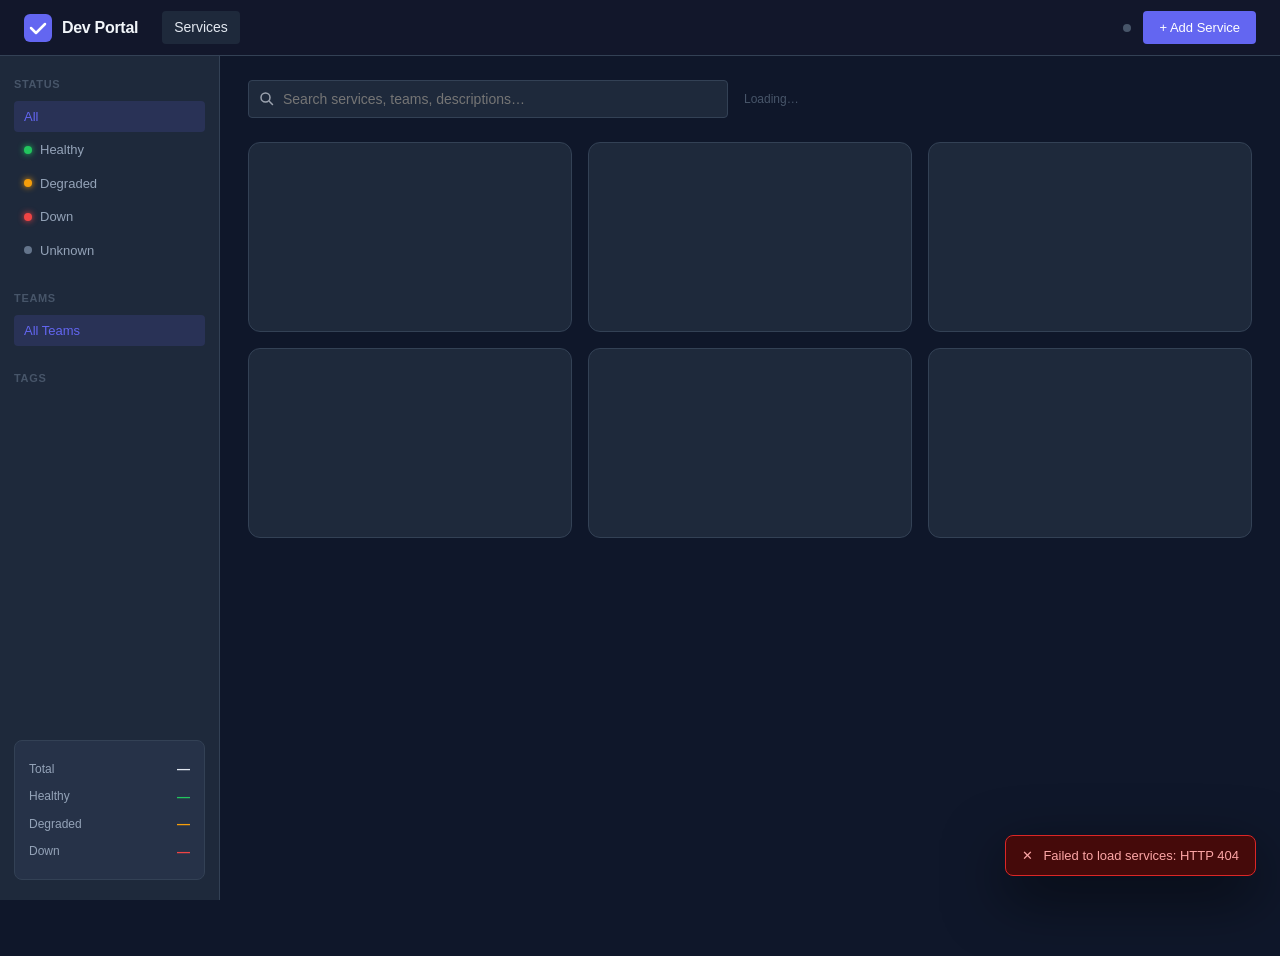
==== frontend/index.html @ b5ab64cd "feat: initial dev portal — mini Backstage clone Service catalog portal with FastAPI backend, static " ====
<!DOCTYPE html>
<html lang="en">
<head>
  <meta charset="UTF-8" />
  <meta name="viewport" content="width=device-width, initial-scale=1.0" />
  <title>Dev Portal</title>
  <link rel="stylesheet" href="style.css?v=1.0.0" />
</head>
<body>

  <!-- ======= TOP NAV ======= -->
  <header class="topnav">
    <div class="topnav-brand">
      <svg width="28" height="28" viewBox="0 0 28 28" fill="none" xmlns="http://www.w3.org/2000/svg" aria-hidden="true">
        <rect width="28" height="28" rx="6" fill="#6366f1"/>
        <path d="M7 14l5 5 9-9" stroke="#fff" stroke-width="2.5" stroke-linecap="round" stroke-linejoin="round"/>
      </svg>
      <span class="brand-name">Dev Portal</span>
    </div>
    <nav class="topnav-links">
      <a href="#" class="nav-link active">Services</a>
    </nav>
    <div class="topnav-actions">
      <span class="refresh-indicator" id="refreshIndicator" title="Auto-refresh every 30s"></span>
      <button class="btn btn-primary" id="addServiceBtn">+ Add Service</button>
    </div>
  </header>

  <!-- ======= MAIN LAYOUT ======= -->
  <main class="main-layout">

    <!-- SIDEBAR FILTERS -->
    <aside class="sidebar">
      <div class="sidebar-section">
        <h3 class="sidebar-heading">Status</h3>
        <div class="filter-group" id="statusFilters">
          <button class="filter-chip active" data-filter-type="status" data-value="">All</button>
          <button class="filter-chip" data-filter-type="status" data-value="healthy">
            <span class="dot dot-healthy"></span> Healthy
          </button>
          <button class="filter-chip" data-filter-type="status" data-value="degraded">
            <span class="dot dot-degraded"></span> Degraded
          </button>
          <button class="filter-chip" data-filter-type="status" data-value="down">
            <span class="dot dot-down"></span> Down
          </button>
          <button class="filter-chip" data-filter-type="status" data-value="unknown">
            <span class="dot dot-unknown"></span> Unknown
          </button>
        </div>
      </div>

      <div class="sidebar-section">
        <h3 class="sidebar-heading">Teams</h3>
        <div class="filter-group" id="teamFilters">
          <button class="filter-chip active" data-filter-type="team" data-value="">All Teams</button>
          <!-- populated by JS -->
        </div>
      </div>

      <div class="sidebar-section">
        <h3 class="sidebar-heading">Tags</h3>
        <div class="filter-group" id="tagFilters">
          <!-- populated by JS -->
        </div>
      </div>

      <div class="sidebar-stats" id="sidebarStats">
        <div class="stat-row"><span class="stat-label">Total</span><span class="stat-value" id="statTotal">—</span></div>
        <div class="stat-row"><span class="stat-label">Healthy</span><span class="stat-value healthy-text" id="statHealthy">—</span></div>
        <div class="stat-row"><span class="stat-label">Degraded</span><span class="stat-value degraded-text" id="statDegraded">—</span></div>
        <div class="stat-row"><span class="stat-label">Down</span><span class="stat-value down-text" id="statDown">—</span></div>
      </div>
    </aside>

    <!-- CONTENT AREA -->
    <div class="content-area">
      <div class="content-header">
        <div class="search-wrapper">
          <svg class="search-icon" width="16" height="16" viewBox="0 0 16 16" fill="none">
            <circle cx="6.5" cy="6.5" r="4.5" stroke="#9ca3af" stroke-width="1.5"/>
            <path d="M10.5 10.5l3 3" stroke="#9ca3af" stroke-width="1.5" stroke-linecap="round"/>
          </svg>
          <input type="text" id="searchInput" class="search-input" placeholder="Search services, teams, descriptions…" />
        </div>
        <div class="view-meta" id="viewMeta">Loading…</div>
      </div>

      <!-- CARDS GRID -->
      <div class="cards-grid" id="cardsGrid">
        <!-- skeleton while loading -->
        <div class="card-skeleton"></div>
        <div class="card-skeleton"></div>
        <div class="card-skeleton"></div>
        <div class="card-skeleton"></div>
        <div class="card-skeleton"></div>
        <div class="card-skeleton"></div>
      </div>

      <!-- EMPTY STATE -->
      <div class="empty-state hidden" id="emptyState">
        <svg width="48" height="48" viewBox="0 0 48 48" fill="none">
          <rect width="48" height="48" rx="12" fill="#1e293b"/>
          <path d="M16 32l8-16 8 16" stroke="#475569" stroke-width="2" stroke-linecap="round" stroke-linejoin="round"/>
          <circle cx="24" cy="20" r="2" fill="#475569"/>
        </svg>
        <h3>No services found</h3>
        <p id="emptyStateMsg">Try adjusting your search or filters.</p>
        <button class="btn btn-primary" id="emptyAddBtn">Add your first service</button>
      </div>
    </div>
  </main>

  <!-- ======= ADD / EDIT SERVICE MODAL ======= -->
  <div class="modal-overlay hidden" id="serviceModal" role="dialog" aria-modal="true" aria-labelledby="modalTitle">
    <div class="modal">
      <div class="modal-header">
        <h2 class="modal-title" id="modalTitle">Add Service</h2>
        <button class="modal-close" id="modalClose" aria-label="Close">&times;</button>
      </div>
      <form class="modal-form" id="serviceForm" novalidate>
        <input type="hidden" id="formServiceId" />

        <div class="form-row">
          <div class="form-group">
            <label for="formName">Name <span class="required">*</span></label>
            <input type="text" id="formName" name="name" required placeholder="my-service" />
          </div>
          <div class="form-group">
            <label for="formTeam">Team</label>
            <input type="text" id="formTeam" name="team" placeholder="Platform" />
          </div>
        </div>

        <div class="form-group">
          <label for="formDescription">Description</label>
          <textarea id="formDescription" name="description" rows="2" placeholder="What does this service do?"></textarea>
        </div>

        <div class="form-row">
          <div class="form-group">
            <label for="formStatus">Status</label>
            <select id="formStatus" name="status">
              <option value="unknown">Unknown</option>
              <option value="healthy">Healthy</option>
              <option value="degraded">Degraded</option>
              <option value="down">Down</option>
            </select>
          </div>
          <div class="form-group">
            <label for="formTags">Tags <span class="hint">(comma-separated)</span></label>
            <input type="text" id="formTags" name="tags" placeholder="api, critical, python" />
          </div>
        </div>

        <div class="form-group">
          <label for="formStatusUrl">Health Check URL</label>
          <input type="url" id="formStatusUrl" name="status_url" placeholder="https://my-service/health" />
        </div>

        <div class="form-row">
          <div class="form-group">
            <label for="formDocsUrl">Docs URL</label>
            <input type="url" id="formDocsUrl" name="docs_url" placeholder="https://docs.example.com/my-service" />
          </div>
          <div class="form-group">
            <label for="formGithubUrl">GitHub URL</label>
            <input type="url" id="formGithubUrl" name="github_url" placeholder="https://github.com/org/my-service" />
          </div>
        </div>

        <div class="form-group">
          <label for="formDashboardUrl">Dashboard URL</label>
          <input type="url" id="formDashboardUrl" name="dashboard_url" placeholder="https://grafana.example.com/d/..." />
        </div>

        <div class="modal-footer">
          <button type="button" class="btn btn-ghost" id="modalCancel">Cancel</button>
          <button type="button" class="btn btn-danger hidden" id="deleteServiceBtn">Delete</button>
          <button type="submit" class="btn btn-primary" id="saveServiceBtn">Save</button>
        </div>
      </form>
    </div>
  </div>

  <!-- ======= CONFIRM MODAL ======= -->
  <div class="modal-overlay hidden" id="confirmModal" role="dialog" aria-modal="true">
    <div class="modal modal-sm">
      <div class="modal-header">
        <h2 class="modal-title">Confirm Delete</h2>
        <button class="modal-close" id="confirmClose">&times;</button>
      </div>
      <div class="modal-body">
        <p id="confirmMsg">Are you sure you want to delete this service?</p>
      </div>
      <div class="modal-footer">
        <button class="btn btn-ghost" id="confirmCancel">Cancel</button>
        <button class="btn btn-danger" id="confirmOk">Delete</button>
      </div>
    </div>
  </div>

  <!-- ======= TOAST ======= -->
  <div class="toast-container" id="toastContainer"></div>

  <script src="app.js?v=1.0.0"></script>
</body>
</html>
---- frontend/style.css ----
/* =============================================
   Dev Portal — style.css  v1.0.0
   ============================================= */

/* ---- Reset & base ---- */
*, *::before, *::after { box-sizing: border-box; margin: 0; padding: 0; }

:root {
  --color-bg:           #0f172a;
  --color-surface:      #1e293b;
  --color-surface-2:    #263248;
  --color-border:       #334155;
  --color-text:         #e2e8f0;
  --color-text-muted:   #94a3b8;
  --color-text-faint:   #475569;
  --color-primary:      #6366f1;
  --color-primary-hover:#4f46e5;
  --color-danger:       #ef4444;
  --color-danger-hover: #dc2626;

  --color-healthy:      #22c55e;
  --color-degraded:     #f59e0b;
  --color-down:         #ef4444;
  --color-unknown:      #64748b;

  --radius-sm:  4px;
  --radius:     8px;
  --radius-lg:  12px;
  --shadow-card: 0 1px 3px rgba(0,0,0,0.4), 0 1px 2px rgba(0,0,0,0.3);
  --shadow-modal: 0 20px 60px rgba(0,0,0,0.6);
  --transition: 150ms ease;

  --topnav-h: 56px;
  --sidebar-w: 220px;
}

html, body {
  height: 100%;
  background: var(--color-bg);
  color: var(--color-text);
  font-family: -apple-system, BlinkMacSystemFont, "Segoe UI", Roboto, "Helvetica Neue", Arial, sans-serif;
  font-size: 14px;
  line-height: 1.5;
  -webkit-font-smoothing: antialiased;
}

a { color: var(--color-primary); text-decoration: none; }
a:hover { text-decoration: underline; }
button { cursor: pointer; font: inherit; border: none; background: none; }
input, textarea, select {
  font: inherit;
  background: var(--color-surface-2);
  color: var(--color-text);
  border: 1px solid var(--color-border);
  border-radius: var(--radius-sm);
  padding: 7px 10px;
  width: 100%;
  outline: none;
  transition: border-color var(--transition);
}
input:focus, textarea:focus, select:focus {
  border-color: var(--color-primary);
  box-shadow: 0 0 0 3px rgba(99,102,241,0.2);
}
textarea { resize: vertical; }
select { appearance: none; background-image: url("data:image/svg+xml,%3Csvg xmlns='http://www.w3.org/2000/svg' width='12' height='8' viewBox='0 0 12 8'%3E%3Cpath d='M1 1l5 5 5-5' stroke='%2394a3b8' stroke-width='1.5' fill='none' stroke-linecap='round'/%3E%3C/svg%3E"); background-repeat: no-repeat; background-position: right 10px center; padding-right: 28px; }

/* ===================== TOP NAV ===================== */
.topnav {
  position: fixed;
  top: 0; left: 0; right: 0;
  height: var(--topnav-h);
  background: #12172b;
  border-bottom: 1px solid var(--color-border);
  display: flex;
  align-items: center;
  padding: 0 24px;
  gap: 24px;
  z-index: 100;
  backdrop-filter: blur(8px);
}

.topnav-brand { display: flex; align-items: center; gap: 10px; flex-shrink: 0; }
.brand-name { font-size: 16px; font-weight: 700; letter-spacing: -0.3px; color: #f1f5f9; }

.topnav-links { display: flex; gap: 4px; flex: 1; }
.nav-link {
  padding: 6px 12px;
  border-radius: var(--radius-sm);
  color: var(--color-text-muted);
  font-weight: 500;
  transition: color var(--transition), background var(--transition);
}
.nav-link:hover, .nav-link.active {
  color: var(--color-text);
  background: var(--color-surface);
  text-decoration: none;
}

.topnav-actions { display: flex; align-items: center; gap: 12px; }

.refresh-indicator {
  display: inline-block;
  width: 8px; height: 8px;
  border-radius: 50%;
  background: var(--color-text-faint);
  transition: background 0.5s;
}
.refresh-indicator.refreshing {
  background: var(--color-primary);
  animation: pulse 1s ease infinite;
}
@keyframes pulse { 0%,100% { opacity:1; } 50% { opacity:0.4; } }

/* ===================== BUTTONS ===================== */
.btn {
  display: inline-flex;
  align-items: center;
  gap: 6px;
  padding: 7px 16px;
  border-radius: var(--radius-sm);
  font-weight: 500;
  font-size: 13px;
  transition: background var(--transition), opacity var(--transition);
  white-space: nowrap;
}
.btn-primary {
  background: var(--color-primary);
  color: #fff;
}
.btn-primary:hover { background: var(--color-primary-hover); }
.btn-danger {
  background: var(--color-danger);
  color: #fff;
}
.btn-danger:hover { background: var(--color-danger-hover); }
.btn-ghost {
  background: var(--color-surface-2);
  color: var(--color-text-muted);
  border: 1px solid var(--color-border);
}
.btn-ghost:hover { background: var(--color-surface); color: var(--color-text); }
.btn:disabled { opacity: 0.5; cursor: not-allowed; }

/* ===================== LAYOUT ===================== */
.main-layout {
  display: flex;
  margin-top: var(--topnav-h);
  min-height: calc(100vh - var(--topnav-h));
}

/* ===================== SIDEBAR ===================== */
.sidebar {
  width: var(--sidebar-w);
  flex-shrink: 0;
  background: var(--color-surface);
  border-right: 1px solid var(--color-border);
  padding: 20px 14px;
  display: flex;
  flex-direction: column;
  gap: 24px;
  position: sticky;
  top: var(--topnav-h);
  height: calc(100vh - var(--topnav-h));
  overflow-y: auto;
}

.sidebar-heading {
  font-size: 11px;
  font-weight: 600;
  text-transform: uppercase;
  letter-spacing: 0.06em;
  color: var(--color-text-faint);
  margin-bottom: 8px;
}

.filter-group {
  display: flex;
  flex-direction: column;
  gap: 2px;
}

.filter-chip {
  display: flex;
  align-items: center;
  gap: 8px;
  padding: 6px 10px;
  border-radius: var(--radius-sm);
  color: var(--color-text-muted);
  font-size: 13px;
  font-weight: 500;
  transition: background var(--transition), color var(--transition);
  text-align: left;
}
.filter-chip:hover { background: var(--color-surface-2); color: var(--color-text); }
.filter-chip.active { background: rgba(99,102,241,0.15); color: var(--color-primary); }

.dot {
  display: inline-block;
  width: 8px; height: 8px;
  border-radius: 50%;
  flex-shrink: 0;
}
.dot-healthy   { background: var(--color-healthy); box-shadow: 0 0 6px var(--color-healthy); }
.dot-degraded  { background: var(--color-degraded); box-shadow: 0 0 6px var(--color-degraded); }
.dot-down      { background: var(--color-down); box-shadow: 0 0 6px var(--color-down); }
.dot-unknown   { background: var(--color-unknown); }

/* Sidebar stats */
.sidebar-stats {
  margin-top: auto;
  padding: 14px;
  background: var(--color-surface-2);
  border-radius: var(--radius);
  border: 1px solid var(--color-border);
}
.stat-row {
  display: flex;
  justify-content: space-between;
  align-items: center;
  padding: 4px 0;
}
.stat-label { color: var(--color-text-muted); font-size: 12px; }
.stat-value { font-weight: 600; font-size: 13px; }
.healthy-text  { color: var(--color-healthy); }
.degraded-text { color: var(--color-degraded); }
.down-text     { color: var(--color-down); }

/* ===================== CONTENT AREA ===================== */
.content-area {
  flex: 1;
  padding: 24px 28px;
  min-width: 0;
}

.content-header {
  display: flex;
  align-items: center;
  gap: 16px;
  margin-bottom: 24px;
}

.search-wrapper {
  position: relative;
  flex: 1;
  max-width: 480px;
}
.search-icon {
  position: absolute;
  left: 11px; top: 50%;
  transform: translateY(-50%);
  pointer-events: none;
}
.search-input {
  padding-left: 34px;
  height: 38px;
  background: var(--color-surface);
  border-color: var(--color-border);
}

.view-meta {
  font-size: 12px;
  color: var(--color-text-faint);
  white-space: nowrap;
}

/* ===================== CARDS GRID ===================== */
.cards-grid {
  display: grid;
  grid-template-columns: repeat(auto-fill, minmax(300px, 1fr));
  gap: 16px;
}

/* ---- Service card ---- */
.service-card {
  background: var(--color-surface);
  border: 1px solid var(--color-border);
  border-radius: var(--radius-lg);
  padding: 18px 20px;
  display: flex;
  flex-direction: column;
  gap: 10px;
  transition: border-color var(--transition), box-shadow var(--transition), transform var(--transition);
  cursor: pointer;
}
.service-card:hover {
  border-color: var(--color-primary);
  box-shadow: 0 0 0 1px var(--color-primary), var(--shadow-card);
  transform: translateY(-1px);
}

.card-header {
  display: flex;
  align-items: flex-start;
  justify-content: space-between;
  gap: 8px;
}
.card-name {
  font-size: 15px;
  font-weight: 700;
  color: #f1f5f9;
  line-height: 1.3;
}
.card-team {
  font-size: 11px;
  color: var(--color-text-faint);
  margin-top: 2px;
}

.status-badge {
  display: inline-flex;
  align-items: center;
  gap: 5px;
  padding: 3px 9px;
  border-radius: 20px;
  font-size: 11px;
  font-weight: 600;
  text-transform: uppercase;
  letter-spacing: 0.04em;
  flex-shrink: 0;
}
.status-badge.healthy  { background: rgba(34,197,94,0.12);  color: var(--color-healthy); }
.status-badge.degraded { background: rgba(245,158,11,0.12); color: var(--color-degraded); }
.status-badge.down     { background: rgba(239,68,68,0.12);  color: var(--color-down); }
.status-badge.unknown  { background: rgba(100,116,139,0.12);color: var(--color-unknown); }

.card-description {
  font-size: 13px;
  color: var(--color-text-muted);
  line-height: 1.5;
  display: -webkit-box;
  -webkit-line-clamp: 2;
  -webkit-box-orient: vertical;
  overflow: hidden;
}

.card-tags {
  display: flex;
  flex-wrap: wrap;
  gap: 5px;
}
.tag-chip {
  padding: 2px 8px;
  background: rgba(99,102,241,0.12);
  color: #a5b4fc;
  border-radius: 3px;
  font-size: 11px;
  font-weight: 500;
  cursor: pointer;
  transition: background var(--transition);
  border: none;
  font-family: inherit;
}
.tag-chip:hover { background: rgba(99,102,241,0.25); }

.card-links {
  display: flex;
  gap: 6px;
  flex-wrap: wrap;
}
.card-link-btn {
  display: inline-flex;
  align-items: center;
  gap: 5px;
  padding: 4px 9px;
  background: var(--color-surface-2);
  border: 1px solid var(--color-border);
  border-radius: var(--radius-sm);
  color: var(--color-text-muted);
  font-size: 11px;
  font-weight: 500;
  text-decoration: none;
  transition: color var(--transition), border-color var(--transition), background var(--transition);
}
.card-link-btn:hover {
  color: var(--color-text);
  border-color: var(--color-text-faint);
  background: var(--color-surface);
  text-decoration: none;
}

.card-footer {
  display: flex;
  align-items: center;
  justify-content: space-between;
  margin-top: 2px;
}
.card-checked-at {
  font-size: 11px;
  color: var(--color-text-faint);
}
.card-check-btn {
  padding: 3px 9px;
  font-size: 11px;
  background: var(--color-surface-2);
  border: 1px solid var(--color-border);
  border-radius: var(--radius-sm);
  color: var(--color-text-muted);
  font-weight: 500;
  transition: color var(--transition), border-color var(--transition);
}
.card-check-btn:hover { color: var(--color-primary); border-color: var(--color-primary); }
.card-check-btn:disabled { opacity: 0.4; cursor: not-allowed; }

/* Skeleton */
.card-skeleton {
  background: var(--color-surface);
  border: 1px solid var(--color-border);
  border-radius: var(--radius-lg);
  height: 190px;
  animation: shimmer 1.4s infinite linear;
  background: linear-gradient(90deg, var(--color-surface) 25%, var(--color-surface-2) 50%, var(--color-surface) 75%);
  background-size: 400% 100%;
}
@keyframes shimmer { to { background-position: -400% 0; } }

/* Empty state */
.empty-state {
  display: flex;
  flex-direction: column;
  align-items: center;
  gap: 12px;
  padding: 80px 20px;
  text-align: center;
}
.empty-state h3 { font-size: 17px; color: var(--color-text); }
.empty-state p  { color: var(--color-text-muted); max-width: 340px; }

/* ===================== MODALS ===================== */
.modal-overlay {
  position: fixed;
  inset: 0;
  background: rgba(0,0,0,0.65);
  backdrop-filter: blur(4px);
  display: flex;
  align-items: center;
  justify-content: center;
  z-index: 200;
  padding: 20px;
  animation: fadeIn 0.15s ease;
}
@keyframes fadeIn { from { opacity: 0; } to { opacity: 1; } }

.modal {
  background: var(--color-surface);
  border: 1px solid var(--color-border);
  border-radius: var(--radius-lg);
  width: 100%;
  max-width: 600px;
  max-height: 90vh;
  overflow-y: auto;
  box-shadow: var(--shadow-modal);
  animation: slideUp 0.18s ease;
}
.modal-sm { max-width: 400px; }
@keyframes slideUp { from { transform: translateY(12px); opacity: 0; } to { transform: translateY(0); opacity: 1; } }

.modal-header {
  display: flex;
  align-items: center;
  justify-content: space-between;
  padding: 18px 22px 14px;
  border-bottom: 1px solid var(--color-border);
}
.modal-title { font-size: 16px; font-weight: 700; color: #f1f5f9; }
.modal-close {
  width: 28px; height: 28px;
  border-radius: var(--radius-sm);
  color: var(--color-text-muted);
  font-size: 18px;
  line-height: 1;
  display: flex; align-items: center; justify-content: center;
  transition: background var(--transition), color var(--transition);
}
.modal-close:hover { background: var(--color-surface-2); color: var(--color-text); }

.modal-form, .modal-body { padding: 20px 22px; display: flex; flex-direction: column; gap: 14px; }
.modal-body { padding-top: 16px; }
.modal-body p { color: var(--color-text-muted); }

.modal-footer {
  display: flex;
  align-items: center;
  justify-content: flex-end;
  gap: 8px;
  padding: 14px 22px 18px;
  border-top: 1px solid var(--color-border);
}
/* Push delete button to the left */
.modal-footer .btn-danger:not(.hidden) { margin-right: auto; }

.form-row { display: grid; grid-template-columns: 1fr 1fr; gap: 14px; }
.form-group { display: flex; flex-direction: column; gap: 5px; }
.form-group label { font-size: 12px; font-weight: 600; color: var(--color-text-muted); }
.required { color: var(--color-danger); }
.hint { font-weight: 400; color: var(--color-text-faint); }

/* ===================== TOAST ===================== */
.toast-container {
  position: fixed;
  bottom: 24px; right: 24px;
  display: flex;
  flex-direction: column;
  gap: 8px;
  z-index: 999;
}
.toast {
  display: flex;
  align-items: center;
  gap: 10px;
  padding: 10px 16px;
  border-radius: var(--radius);
  font-size: 13px;
  font-weight: 500;
  min-width: 240px;
  max-width: 360px;
  box-shadow: var(--shadow-modal);
  animation: slideInRight 0.2s ease;
}
@keyframes slideInRight { from { transform: translateX(24px); opacity: 0; } to { transform: translateX(0); opacity: 1; } }
.toast.success { background: #14532d; border: 1px solid #16a34a; color: #86efac; }
.toast.error   { background: #450a0a; border: 1px solid #dc2626; color: #fca5a5; }
.toast.info    { background: #1e1b4b; border: 1px solid #6366f1; color: #a5b4fc; }

/* ===================== UTILITIES ===================== */
.hidden { display: none !important; }

/* ===================== RESPONSIVE ===================== */
@media (max-width: 900px) {
  .sidebar { display: none; }
  .content-area { padding: 16px; }
  .form-row { grid-template-columns: 1fr; }
}
@media (max-width: 600px) {
  .topnav { padding: 0 14px; }
  .cards-grid { grid-template-columns: 1fr; }
  .content-header { flex-direction: column; align-items: stretch; }
  .search-wrapper { max-width: 100%; }
}
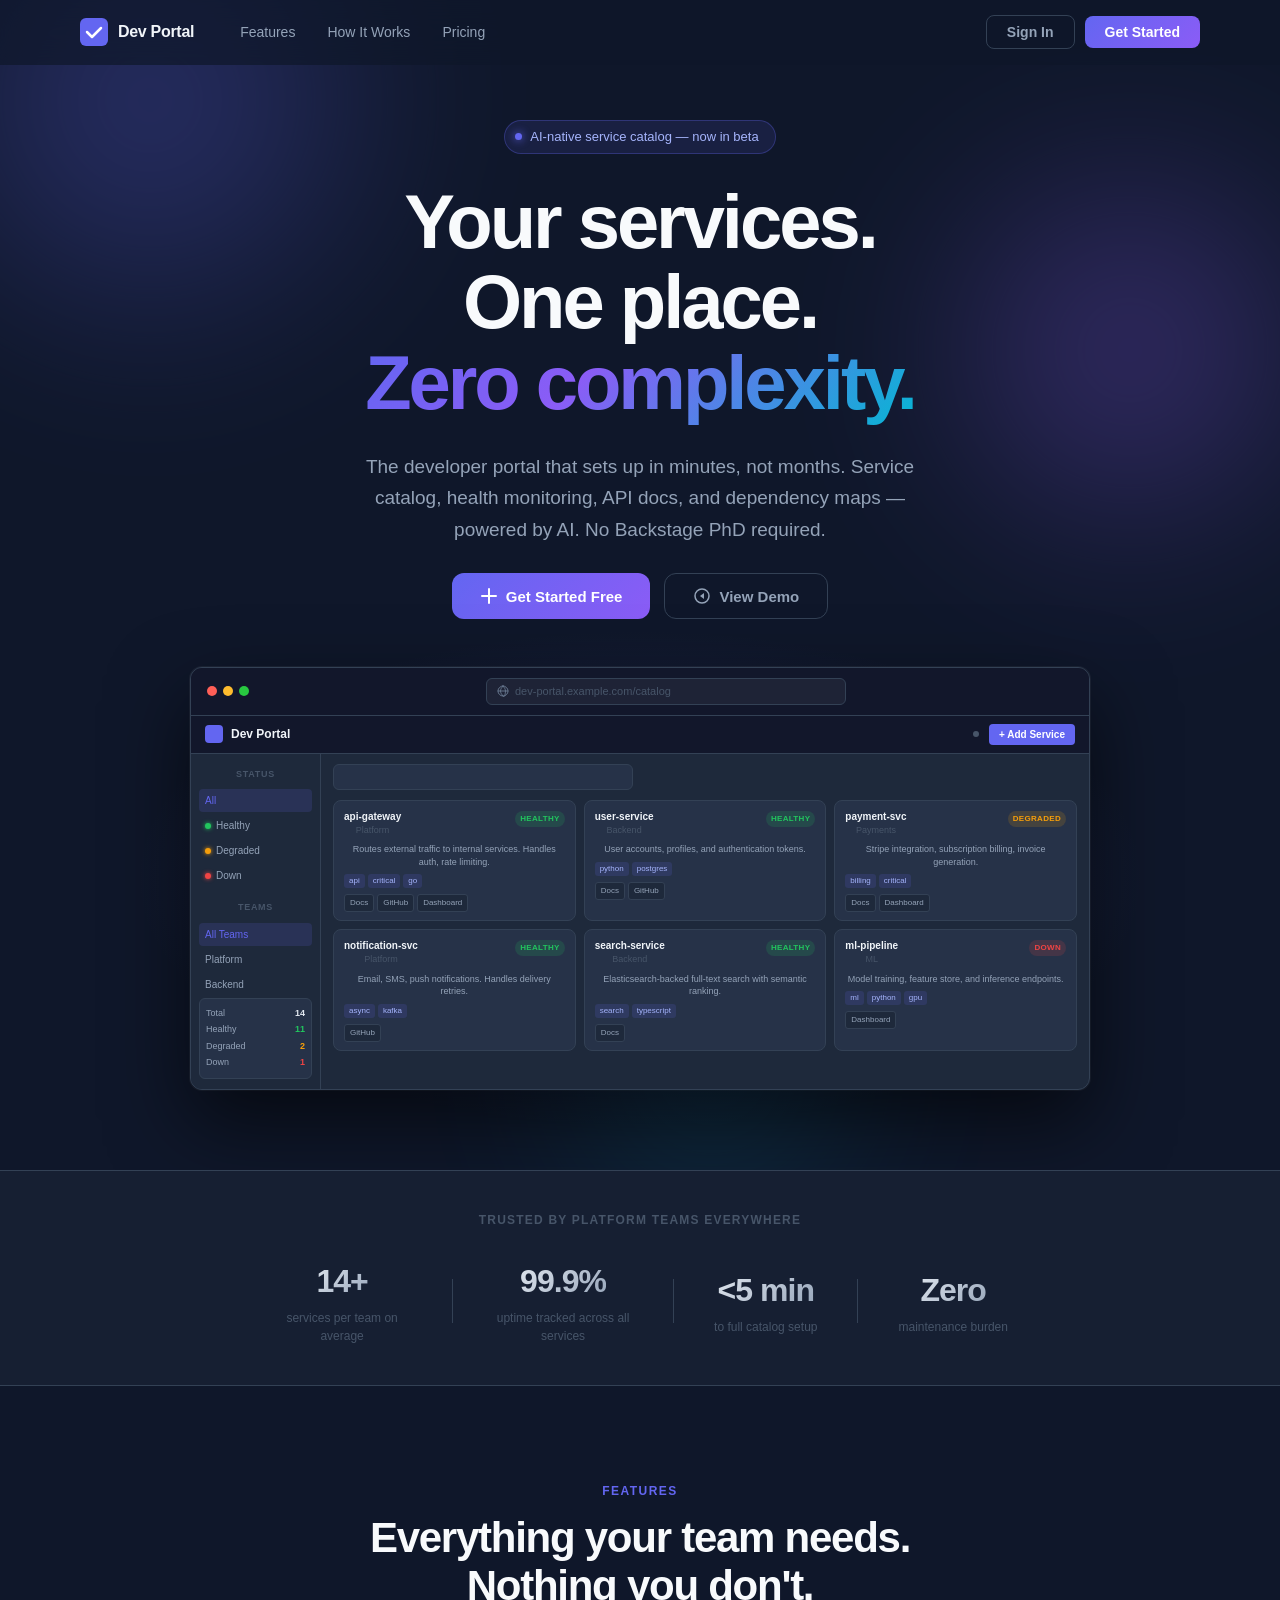
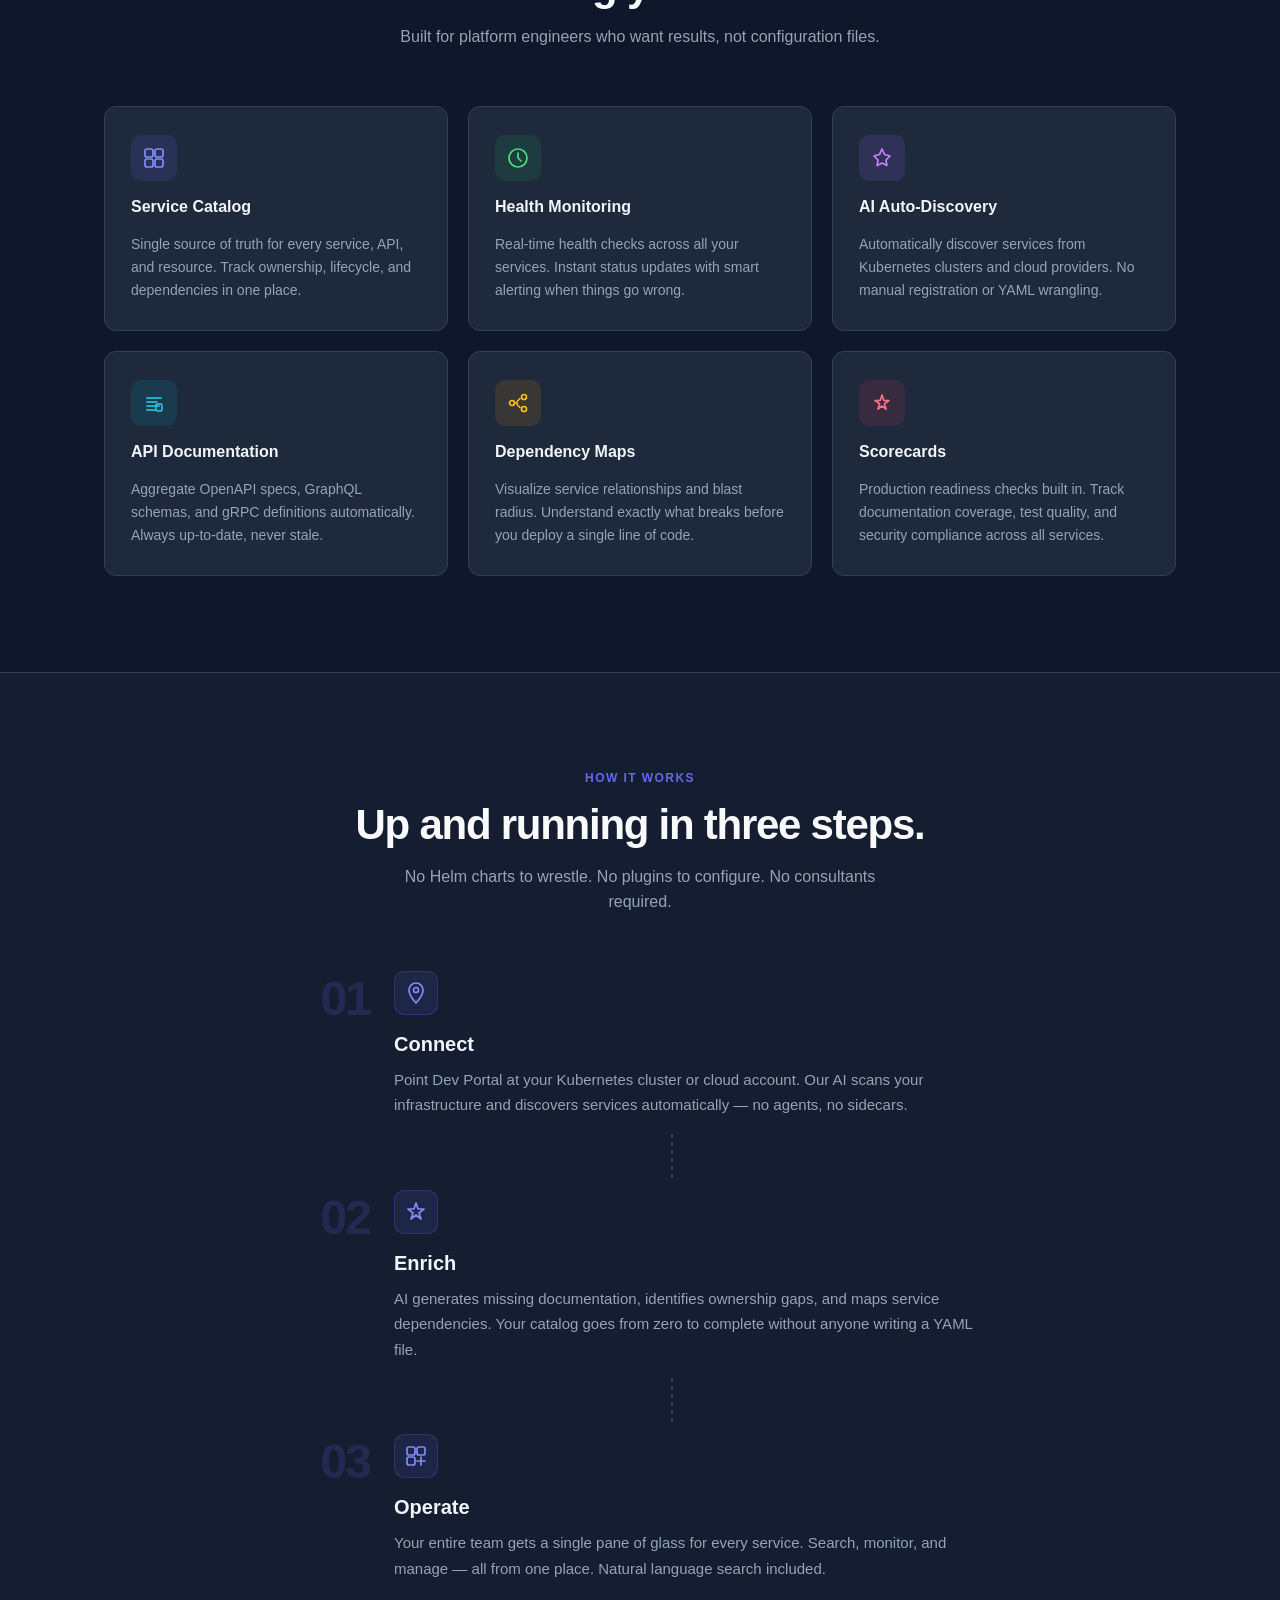
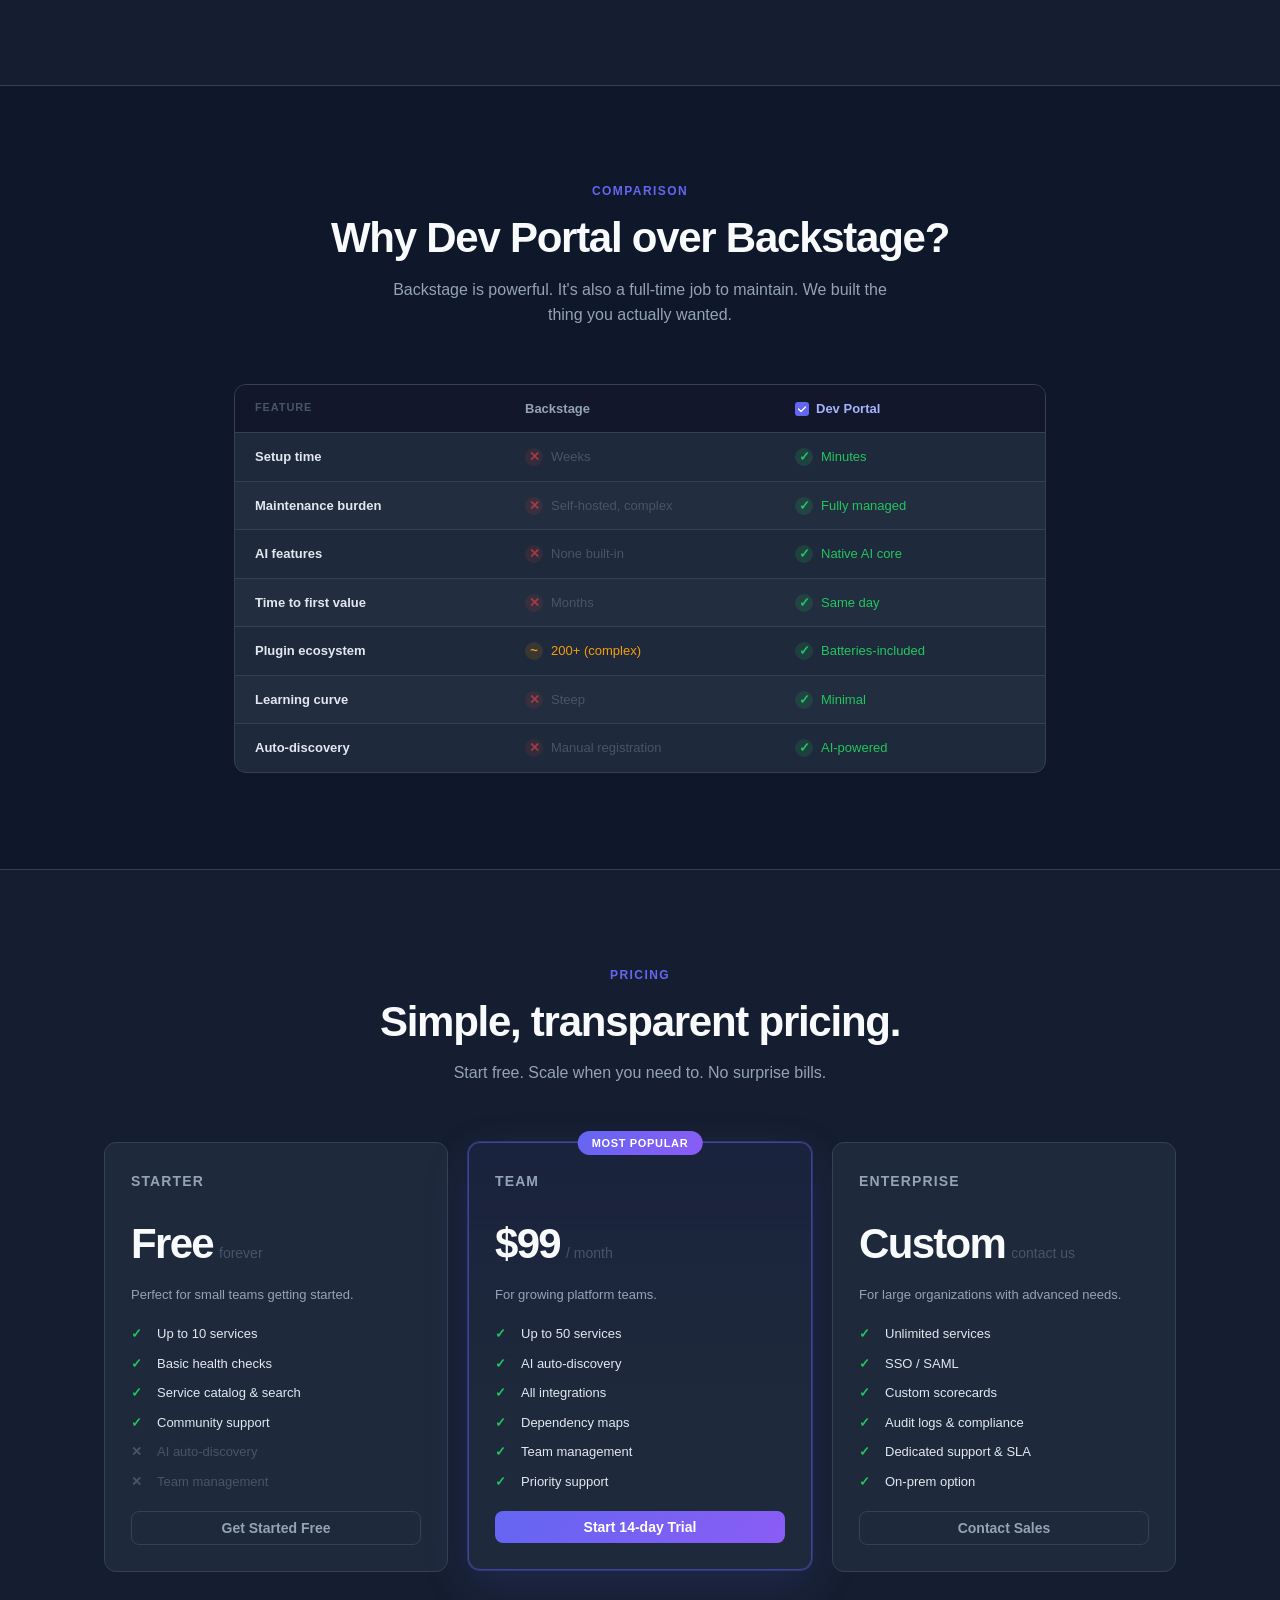
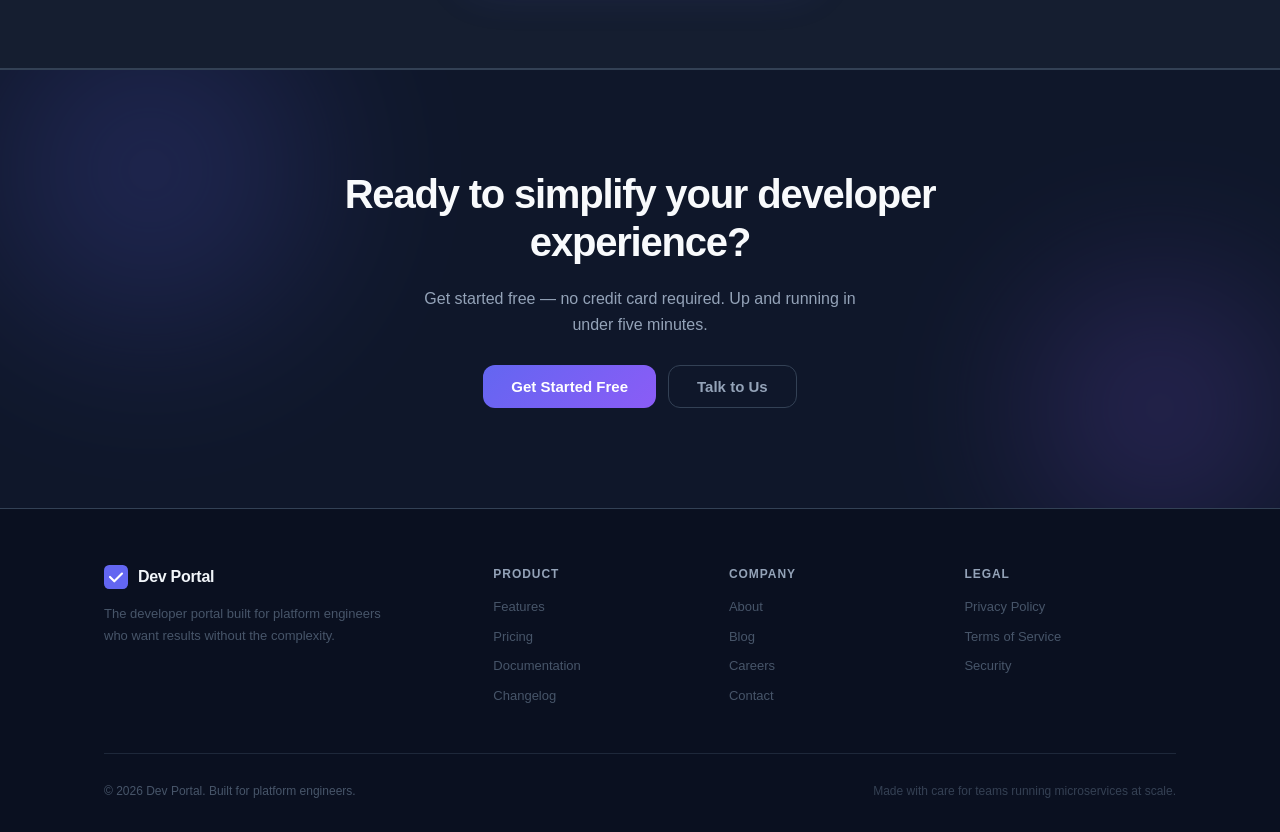
==== commit 06fdc1d4: "feat: add product landing page, move catalog to /catalog - New index.html: full product landing page" ====
--- a/frontend/index.html
+++ b/frontend/index.html
@@ -3,206 +3,675 @@
 <head>
   <meta charset="UTF-8" />
   <meta name="viewport" content="width=device-width, initial-scale=1.0" />
-  <title>Dev Portal</title>
-  <link rel="stylesheet" href="style.css?v=1.0.0" />
+  <title>Dev Portal — The Developer Portal That Sets Up in Minutes</title>
+  <meta name="description" content="Service catalog, health monitoring, API docs, and dependency maps — powered by AI. The Backstage alternative that's batteries-included and fully hosted." />
+  <link rel="stylesheet" href="style.css?v=1.0.1" />
 </head>
-<body>
-
-  <!-- ======= TOP NAV ======= -->
-  <header class="topnav">
-    <div class="topnav-brand">
-      <svg width="28" height="28" viewBox="0 0 28 28" fill="none" xmlns="http://www.w3.org/2000/svg" aria-hidden="true">
-        <rect width="28" height="28" rx="6" fill="#6366f1"/>
-        <path d="M7 14l5 5 9-9" stroke="#fff" stroke-width="2.5" stroke-linecap="round" stroke-linejoin="round"/>
-      </svg>
-      <span class="brand-name">Dev Portal</span>
-    </div>
-    <nav class="topnav-links">
-      <a href="#" class="nav-link active">Services</a>
-    </nav>
-    <div class="topnav-actions">
-      <span class="refresh-indicator" id="refreshIndicator" title="Auto-refresh every 30s"></span>
-      <button class="btn btn-primary" id="addServiceBtn">+ Add Service</button>
+<body class="landing-body">
+
+  <!-- ======= LANDING NAV ======= -->
+  <header class="landing-nav" id="landingNav">
+    <div class="landing-nav-inner">
+      <a href="/" class="landing-nav-brand" aria-label="Dev Portal home">
+        <svg width="28" height="28" viewBox="0 0 28 28" fill="none" xmlns="http://www.w3.org/2000/svg" aria-hidden="true">
+          <rect width="28" height="28" rx="6" fill="#6366f1"/>
+          <path d="M7 14l5 5 9-9" stroke="#fff" stroke-width="2.5" stroke-linecap="round" stroke-linejoin="round"/>
+        </svg>
+        <span class="landing-brand-name">Dev Portal</span>
+      </a>
+
+      <nav class="landing-nav-links" id="landingNavLinks" aria-label="Main navigation">
+        <a href="#features" class="landing-nav-link">Features</a>
+        <a href="#how-it-works" class="landing-nav-link">How It Works</a>
+        <a href="#pricing" class="landing-nav-link">Pricing</a>
+      </nav>
+
+      <div class="landing-nav-actions">
+        <a href="/catalog" class="landing-btn landing-btn-ghost">Sign In</a>
+        <a href="/catalog" class="landing-btn landing-btn-primary">Get Started</a>
+      </div>
+
+      <button class="landing-nav-hamburger" id="navHamburger" aria-label="Toggle menu" aria-expanded="false">
+        <span></span><span></span><span></span>
+      </button>
     </div>
   </header>
 
-  <!-- ======= MAIN LAYOUT ======= -->
-  <main class="main-layout">
-
-    <!-- SIDEBAR FILTERS -->
-    <aside class="sidebar">
-      <div class="sidebar-section">
-        <h3 class="sidebar-heading">Status</h3>
-        <div class="filter-group" id="statusFilters">
-          <button class="filter-chip active" data-filter-type="status" data-value="">All</button>
-          <button class="filter-chip" data-filter-type="status" data-value="healthy">
-            <span class="dot dot-healthy"></span> Healthy
-          </button>
-          <button class="filter-chip" data-filter-type="status" data-value="degraded">
-            <span class="dot dot-degraded"></span> Degraded
-          </button>
-          <button class="filter-chip" data-filter-type="status" data-value="down">
-            <span class="dot dot-down"></span> Down
-          </button>
-          <button class="filter-chip" data-filter-type="status" data-value="unknown">
-            <span class="dot dot-unknown"></span> Unknown
-          </button>
-        </div>
-      </div>
-
-      <div class="sidebar-section">
-        <h3 class="sidebar-heading">Teams</h3>
-        <div class="filter-group" id="teamFilters">
-          <button class="filter-chip active" data-filter-type="team" data-value="">All Teams</button>
-          <!-- populated by JS -->
-        </div>
-      </div>
-
-      <div class="sidebar-section">
-        <h3 class="sidebar-heading">Tags</h3>
-        <div class="filter-group" id="tagFilters">
-          <!-- populated by JS -->
-        </div>
-      </div>
-
-      <div class="sidebar-stats" id="sidebarStats">
-        <div class="stat-row"><span class="stat-label">Total</span><span class="stat-value" id="statTotal">—</span></div>
-        <div class="stat-row"><span class="stat-label">Healthy</span><span class="stat-value healthy-text" id="statHealthy">—</span></div>
-        <div class="stat-row"><span class="stat-label">Degraded</span><span class="stat-value degraded-text" id="statDegraded">—</span></div>
-        <div class="stat-row"><span class="stat-label">Down</span><span class="stat-value down-text" id="statDown">—</span></div>
-      </div>
-    </aside>
-
-    <!-- CONTENT AREA -->
-    <div class="content-area">
-      <div class="content-header">
-        <div class="search-wrapper">
-          <svg class="search-icon" width="16" height="16" viewBox="0 0 16 16" fill="none">
-            <circle cx="6.5" cy="6.5" r="4.5" stroke="#9ca3af" stroke-width="1.5"/>
-            <path d="M10.5 10.5l3 3" stroke="#9ca3af" stroke-width="1.5" stroke-linecap="round"/>
+  <!-- ======= HERO ======= -->
+  <section class="landing-hero">
+    <div class="landing-hero-bg" aria-hidden="true">
+      <div class="landing-hero-orb landing-hero-orb-1"></div>
+      <div class="landing-hero-orb landing-hero-orb-2"></div>
+      <div class="landing-hero-orb landing-hero-orb-3"></div>
+    </div>
+
+    <div class="landing-container landing-hero-content">
+      <div class="landing-hero-badge">
+        <span class="landing-badge-dot"></span>
+        <span>AI-native service catalog — now in beta</span>
+      </div>
+
+      <h1 class="landing-hero-heading">
+        Your services.<br />
+        One place.<br />
+        <span class="landing-heading-gradient">Zero complexity.</span>
+      </h1>
+
+      <p class="landing-hero-subtext">
+        The developer portal that sets up in minutes, not months. Service catalog, health monitoring,
+        API docs, and dependency maps — powered by AI. No Backstage PhD required.
+      </p>
+
+      <div class="landing-hero-ctas">
+        <a href="/catalog" class="landing-btn landing-btn-primary landing-btn-lg">
+          <svg width="18" height="18" viewBox="0 0 18 18" fill="none" aria-hidden="true">
+            <path d="M9 2v14M2 9h14" stroke="currentColor" stroke-width="2" stroke-linecap="round"/>
           </svg>
-          <input type="text" id="searchInput" class="search-input" placeholder="Search services, teams, descriptions…" />
-        </div>
-        <div class="view-meta" id="viewMeta">Loading…</div>
-      </div>
-
-      <!-- CARDS GRID -->
-      <div class="cards-grid" id="cardsGrid">
-        <!-- skeleton while loading -->
-        <div class="card-skeleton"></div>
-        <div class="card-skeleton"></div>
-        <div class="card-skeleton"></div>
-        <div class="card-skeleton"></div>
-        <div class="card-skeleton"></div>
-        <div class="card-skeleton"></div>
-      </div>
-
-      <!-- EMPTY STATE -->
-      <div class="empty-state hidden" id="emptyState">
-        <svg width="48" height="48" viewBox="0 0 48 48" fill="none">
-          <rect width="48" height="48" rx="12" fill="#1e293b"/>
-          <path d="M16 32l8-16 8 16" stroke="#475569" stroke-width="2" stroke-linecap="round" stroke-linejoin="round"/>
-          <circle cx="24" cy="20" r="2" fill="#475569"/>
-        </svg>
-        <h3>No services found</h3>
-        <p id="emptyStateMsg">Try adjusting your search or filters.</p>
-        <button class="btn btn-primary" id="emptyAddBtn">Add your first service</button>
-      </div>
-    </div>
-  </main>
-
-  <!-- ======= ADD / EDIT SERVICE MODAL ======= -->
-  <div class="modal-overlay hidden" id="serviceModal" role="dialog" aria-modal="true" aria-labelledby="modalTitle">
-    <div class="modal">
-      <div class="modal-header">
-        <h2 class="modal-title" id="modalTitle">Add Service</h2>
-        <button class="modal-close" id="modalClose" aria-label="Close">&times;</button>
-      </div>
-      <form class="modal-form" id="serviceForm" novalidate>
-        <input type="hidden" id="formServiceId" />
-
-        <div class="form-row">
-          <div class="form-group">
-            <label for="formName">Name <span class="required">*</span></label>
-            <input type="text" id="formName" name="name" required placeholder="my-service" />
-          </div>
-          <div class="form-group">
-            <label for="formTeam">Team</label>
-            <input type="text" id="formTeam" name="team" placeholder="Platform" />
-          </div>
-        </div>
-
-        <div class="form-group">
-          <label for="formDescription">Description</label>
-          <textarea id="formDescription" name="description" rows="2" placeholder="What does this service do?"></textarea>
-        </div>
-
-        <div class="form-row">
-          <div class="form-group">
-            <label for="formStatus">Status</label>
-            <select id="formStatus" name="status">
-              <option value="unknown">Unknown</option>
-              <option value="healthy">Healthy</option>
-              <option value="degraded">Degraded</option>
-              <option value="down">Down</option>
-            </select>
-          </div>
-          <div class="form-group">
-            <label for="formTags">Tags <span class="hint">(comma-separated)</span></label>
-            <input type="text" id="formTags" name="tags" placeholder="api, critical, python" />
-          </div>
-        </div>
-
-        <div class="form-group">
-          <label for="formStatusUrl">Health Check URL</label>
-          <input type="url" id="formStatusUrl" name="status_url" placeholder="https://my-service/health" />
-        </div>
-
-        <div class="form-row">
-          <div class="form-group">
-            <label for="formDocsUrl">Docs URL</label>
-            <input type="url" id="formDocsUrl" name="docs_url" placeholder="https://docs.example.com/my-service" />
-          </div>
-          <div class="form-group">
-            <label for="formGithubUrl">GitHub URL</label>
-            <input type="url" id="formGithubUrl" name="github_url" placeholder="https://github.com/org/my-service" />
-          </div>
-        </div>
-
-        <div class="form-group">
-          <label for="formDashboardUrl">Dashboard URL</label>
-          <input type="url" id="formDashboardUrl" name="dashboard_url" placeholder="https://grafana.example.com/d/..." />
-        </div>
-
-        <div class="modal-footer">
-          <button type="button" class="btn btn-ghost" id="modalCancel">Cancel</button>
-          <button type="button" class="btn btn-danger hidden" id="deleteServiceBtn">Delete</button>
-          <button type="submit" class="btn btn-primary" id="saveServiceBtn">Save</button>
-        </div>
-      </form>
-    </div>
-  </div>
-
-  <!-- ======= CONFIRM MODAL ======= -->
-  <div class="modal-overlay hidden" id="confirmModal" role="dialog" aria-modal="true">
-    <div class="modal modal-sm">
-      <div class="modal-header">
-        <h2 class="modal-title">Confirm Delete</h2>
-        <button class="modal-close" id="confirmClose">&times;</button>
-      </div>
-      <div class="modal-body">
-        <p id="confirmMsg">Are you sure you want to delete this service?</p>
-      </div>
-      <div class="modal-footer">
-        <button class="btn btn-ghost" id="confirmCancel">Cancel</button>
-        <button class="btn btn-danger" id="confirmOk">Delete</button>
-      </div>
-    </div>
-  </div>
-
-  <!-- ======= TOAST ======= -->
-  <div class="toast-container" id="toastContainer"></div>
-
-  <script src="app.js?v=1.0.0"></script>
+          Get Started Free
+        </a>
+        <a href="#features" class="landing-btn landing-btn-ghost landing-btn-lg">
+          <svg width="18" height="18" viewBox="0 0 18 18" fill="none" aria-hidden="true">
+            <circle cx="9" cy="9" r="7" stroke="currentColor" stroke-width="1.5"/>
+            <path d="M7 9l4-3v6L7 9z" fill="currentColor"/>
+          </svg>
+          View Demo
+        </a>
+      </div>
+
+      <!-- MOCKUP BROWSER WINDOW -->
+      <div class="landing-mockup-wrap">
+        <div class="landing-mockup-glow" aria-hidden="true"></div>
+        <div class="landing-browser">
+          <div class="landing-browser-chrome">
+            <div class="landing-browser-dots" aria-hidden="true">
+              <span class="browser-dot browser-dot-red"></span>
+              <span class="browser-dot browser-dot-amber"></span>
+              <span class="browser-dot browser-dot-green"></span>
+            </div>
+            <div class="landing-browser-url">
+              <svg width="12" height="12" viewBox="0 0 12 12" fill="none" aria-hidden="true">
+                <path d="M6 1a5 5 0 100 10A5 5 0 006 1zM1 6h10M6 1c-1.5 2-2.5 3.2-2.5 5s1 3 2.5 5M6 1c1.5 2 2.5 3.2 2.5 5S7.5 14 6 11" stroke="#64748b" stroke-width="1" stroke-linecap="round"/>
+              </svg>
+              dev-portal.example.com/catalog
+            </div>
+          </div>
+          <div class="landing-browser-body">
+            <!-- Fake topnav -->
+            <div class="mock-topnav">
+              <div class="mock-topnav-brand">
+                <span class="mock-logo-sq"></span>
+                <span class="mock-brand-label">Dev Portal</span>
+              </div>
+              <div class="mock-topnav-right">
+                <span class="mock-refresh-dot"></span>
+                <span class="mock-btn-sm">+ Add Service</span>
+              </div>
+            </div>
+            <!-- Fake layout -->
+            <div class="mock-layout">
+              <!-- Fake sidebar -->
+              <div class="mock-sidebar">
+                <div class="mock-sidebar-heading">STATUS</div>
+                <div class="mock-filter mock-filter-active">All</div>
+                <div class="mock-filter"><span class="mock-dot mock-dot-green"></span> Healthy</div>
+                <div class="mock-filter"><span class="mock-dot mock-dot-amber"></span> Degraded</div>
+                <div class="mock-filter"><span class="mock-dot mock-dot-red"></span> Down</div>
+                <div class="mock-sidebar-heading" style="margin-top:12px;">TEAMS</div>
+                <div class="mock-filter mock-filter-active">All Teams</div>
+                <div class="mock-filter">Platform</div>
+                <div class="mock-filter">Backend</div>
+                <div class="mock-stats">
+                  <div class="mock-stat-row"><span>Total</span><span class="mock-stat-val">14</span></div>
+                  <div class="mock-stat-row"><span>Healthy</span><span class="mock-stat-val mock-stat-green">11</span></div>
+                  <div class="mock-stat-row"><span>Degraded</span><span class="mock-stat-val mock-stat-amber">2</span></div>
+                  <div class="mock-stat-row"><span>Down</span><span class="mock-stat-val mock-stat-red">1</span></div>
+                </div>
+              </div>
+              <!-- Fake cards area -->
+              <div class="mock-content">
+                <div class="mock-search-bar"></div>
+                <div class="mock-cards-grid">
+
+                  <div class="mock-card">
+                    <div class="mock-card-header">
+                      <div>
+                        <div class="mock-card-name">api-gateway</div>
+                        <div class="mock-card-team">Platform</div>
+                      </div>
+                      <span class="mock-badge mock-badge-healthy">Healthy</span>
+                    </div>
+                    <div class="mock-card-desc">Routes external traffic to internal services. Handles auth, rate limiting.</div>
+                    <div class="mock-card-tags">
+                      <span class="mock-tag">api</span>
+                      <span class="mock-tag">critical</span>
+                      <span class="mock-tag">go</span>
+                    </div>
+                    <div class="mock-card-links">
+                      <span class="mock-link-btn">Docs</span>
+                      <span class="mock-link-btn">GitHub</span>
+                      <span class="mock-link-btn">Dashboard</span>
+                    </div>
+                  </div>
+
+                  <div class="mock-card">
+                    <div class="mock-card-header">
+                      <div>
+                        <div class="mock-card-name">user-service</div>
+                        <div class="mock-card-team">Backend</div>
+                      </div>
+                      <span class="mock-badge mock-badge-healthy">Healthy</span>
+                    </div>
+                    <div class="mock-card-desc">User accounts, profiles, and authentication tokens.</div>
+                    <div class="mock-card-tags">
+                      <span class="mock-tag">python</span>
+                      <span class="mock-tag">postgres</span>
+                    </div>
+                    <div class="mock-card-links">
+                      <span class="mock-link-btn">Docs</span>
+                      <span class="mock-link-btn">GitHub</span>
+                    </div>
+                  </div>
+
+                  <div class="mock-card">
+                    <div class="mock-card-header">
+                      <div>
+                        <div class="mock-card-name">payment-svc</div>
+                        <div class="mock-card-team">Payments</div>
+                      </div>
+                      <span class="mock-badge mock-badge-degraded">Degraded</span>
+                    </div>
+                    <div class="mock-card-desc">Stripe integration, subscription billing, invoice generation.</div>
+                    <div class="mock-card-tags">
+                      <span class="mock-tag">billing</span>
+                      <span class="mock-tag">critical</span>
+                    </div>
+                    <div class="mock-card-links">
+                      <span class="mock-link-btn">Docs</span>
+                      <span class="mock-link-btn">Dashboard</span>
+                    </div>
+                  </div>
+
+                  <div class="mock-card">
+                    <div class="mock-card-header">
+                      <div>
+                        <div class="mock-card-name">notification-svc</div>
+                        <div class="mock-card-team">Platform</div>
+                      </div>
+                      <span class="mock-badge mock-badge-healthy">Healthy</span>
+                    </div>
+                    <div class="mock-card-desc">Email, SMS, push notifications. Handles delivery retries.</div>
+                    <div class="mock-card-tags">
+                      <span class="mock-tag">async</span>
+                      <span class="mock-tag">kafka</span>
+                    </div>
+                    <div class="mock-card-links">
+                      <span class="mock-link-btn">GitHub</span>
+                    </div>
+                  </div>
+
+                  <div class="mock-card">
+                    <div class="mock-card-header">
+                      <div>
+                        <div class="mock-card-name">search-service</div>
+                        <div class="mock-card-team">Backend</div>
+                      </div>
+                      <span class="mock-badge mock-badge-healthy">Healthy</span>
+                    </div>
+                    <div class="mock-card-desc">Elasticsearch-backed full-text search with semantic ranking.</div>
+                    <div class="mock-card-tags">
+                      <span class="mock-tag">search</span>
+                      <span class="mock-tag">typescript</span>
+                    </div>
+                    <div class="mock-card-links">
+                      <span class="mock-link-btn">Docs</span>
+                    </div>
+                  </div>
+
+                  <div class="mock-card">
+                    <div class="mock-card-header">
+                      <div>
+                        <div class="mock-card-name">ml-pipeline</div>
+                        <div class="mock-card-team">ML</div>
+                      </div>
+                      <span class="mock-badge mock-badge-down">Down</span>
+                    </div>
+                    <div class="mock-card-desc">Model training, feature store, and inference endpoints.</div>
+                    <div class="mock-card-tags">
+                      <span class="mock-tag">ml</span>
+                      <span class="mock-tag">python</span>
+                      <span class="mock-tag">gpu</span>
+                    </div>
+                    <div class="mock-card-links">
+                      <span class="mock-link-btn">Dashboard</span>
+                    </div>
+                  </div>
+
+                </div>
+              </div>
+            </div>
+          </div>
+        </div>
+      </div>
+    </div>
+  </section>
+
+  <!-- ======= STATS BAR ======= -->
+  <section class="landing-stats-bar">
+    <div class="landing-container">
+      <p class="landing-stats-label">Trusted by platform teams everywhere</p>
+      <div class="landing-stats-grid">
+        <div class="landing-stat">
+          <span class="landing-stat-value">14+</span>
+          <span class="landing-stat-desc">services per team on average</span>
+        </div>
+        <div class="landing-stat-divider" aria-hidden="true"></div>
+        <div class="landing-stat">
+          <span class="landing-stat-value">99.9%</span>
+          <span class="landing-stat-desc">uptime tracked across all services</span>
+        </div>
+        <div class="landing-stat-divider" aria-hidden="true"></div>
+        <div class="landing-stat">
+          <span class="landing-stat-value">&lt;5 min</span>
+          <span class="landing-stat-desc">to full catalog setup</span>
+        </div>
+        <div class="landing-stat-divider" aria-hidden="true"></div>
+        <div class="landing-stat">
+          <span class="landing-stat-value">Zero</span>
+          <span class="landing-stat-desc">maintenance burden</span>
+        </div>
+      </div>
+    </div>
+  </section>
+
+  <!-- ======= FEATURES ======= -->
+  <section class="landing-section" id="features">
+    <div class="landing-container">
+      <div class="landing-section-header reveal">
+        <span class="landing-section-eyebrow">Features</span>
+        <h2 class="landing-section-heading">Everything your team needs.<br />Nothing you don't.</h2>
+        <p class="landing-section-subtext">Built for platform engineers who want results, not configuration files.</p>
+      </div>
+
+      <div class="landing-features-grid">
+
+        <div class="landing-feature-card reveal">
+          <div class="landing-feature-icon landing-icon-indigo">
+            <svg width="22" height="22" viewBox="0 0 22 22" fill="none" aria-hidden="true">
+              <rect x="2" y="2" width="8" height="8" rx="2" stroke="currentColor" stroke-width="1.7"/>
+              <rect x="12" y="2" width="8" height="8" rx="2" stroke="currentColor" stroke-width="1.7"/>
+              <rect x="2" y="12" width="8" height="8" rx="2" stroke="currentColor" stroke-width="1.7"/>
+              <rect x="12" y="12" width="8" height="8" rx="2" stroke="currentColor" stroke-width="1.7"/>
+            </svg>
+          </div>
+          <h3 class="landing-feature-title">Service Catalog</h3>
+          <p class="landing-feature-desc">Single source of truth for every service, API, and resource. Track ownership, lifecycle, and dependencies in one place.</p>
+        </div>
+
+        <div class="landing-feature-card reveal">
+          <div class="landing-feature-icon landing-icon-green">
+            <svg width="22" height="22" viewBox="0 0 22 22" fill="none" aria-hidden="true">
+              <circle cx="11" cy="11" r="9" stroke="currentColor" stroke-width="1.7"/>
+              <path d="M11 6v5l3 3" stroke="currentColor" stroke-width="1.7" stroke-linecap="round" stroke-linejoin="round"/>
+            </svg>
+          </div>
+          <h3 class="landing-feature-title">Health Monitoring</h3>
+          <p class="landing-feature-desc">Real-time health checks across all your services. Instant status updates with smart alerting when things go wrong.</p>
+        </div>
+
+        <div class="landing-feature-card reveal">
+          <div class="landing-feature-icon landing-icon-violet">
+            <svg width="22" height="22" viewBox="0 0 22 22" fill="none" aria-hidden="true">
+              <path d="M11 2l2.5 5.5L19 9l-4 4 .9 5.5L11 16l-4.9 2.5.9-5.5L3 9l5.5-1.5L11 2z" stroke="currentColor" stroke-width="1.7" stroke-linejoin="round"/>
+            </svg>
+          </div>
+          <h3 class="landing-feature-title">AI Auto-Discovery</h3>
+          <p class="landing-feature-desc">Automatically discover services from Kubernetes clusters and cloud providers. No manual registration or YAML wrangling.</p>
+        </div>
+
+        <div class="landing-feature-card reveal">
+          <div class="landing-feature-icon landing-icon-cyan">
+            <svg width="22" height="22" viewBox="0 0 22 22" fill="none" aria-hidden="true">
+              <path d="M4 6h14M4 10h10M4 14h12M4 18h8" stroke="currentColor" stroke-width="1.7" stroke-linecap="round"/>
+              <rect x="13" y="12" width="6" height="7" rx="1.5" stroke="currentColor" stroke-width="1.5"/>
+            </svg>
+          </div>
+          <h3 class="landing-feature-title">API Documentation</h3>
+          <p class="landing-feature-desc">Aggregate OpenAPI specs, GraphQL schemas, and gRPC definitions automatically. Always up-to-date, never stale.</p>
+        </div>
+
+        <div class="landing-feature-card reveal">
+          <div class="landing-feature-icon landing-icon-amber">
+            <svg width="22" height="22" viewBox="0 0 22 22" fill="none" aria-hidden="true">
+              <circle cx="5" cy="11" r="2.5" stroke="currentColor" stroke-width="1.7"/>
+              <circle cx="17" cy="5" r="2.5" stroke="currentColor" stroke-width="1.7"/>
+              <circle cx="17" cy="17" r="2.5" stroke="currentColor" stroke-width="1.7"/>
+              <path d="M7.5 11h3M13 6.5l-3 3M13 15.5l-3-3" stroke="currentColor" stroke-width="1.5" stroke-linecap="round"/>
+            </svg>
+          </div>
+          <h3 class="landing-feature-title">Dependency Maps</h3>
+          <p class="landing-feature-desc">Visualize service relationships and blast radius. Understand exactly what breaks before you deploy a single line of code.</p>
+        </div>
+
+        <div class="landing-feature-card reveal">
+          <div class="landing-feature-icon landing-icon-rose">
+            <svg width="22" height="22" viewBox="0 0 22 22" fill="none" aria-hidden="true">
+              <path d="M11 3l1.8 5.5H18l-4.6 3.3 1.7 5.4L11 14l-4.1 3.2 1.7-5.4L4 8.5h5.2L11 3z" stroke="currentColor" stroke-width="1.7" stroke-linejoin="round"/>
+            </svg>
+          </div>
+          <h3 class="landing-feature-title">Scorecards</h3>
+          <p class="landing-feature-desc">Production readiness checks built in. Track documentation coverage, test quality, and security compliance across all services.</p>
+        </div>
+
+      </div>
+    </div>
+  </section>
+
+  <!-- ======= HOW IT WORKS ======= -->
+  <section class="landing-section landing-section-alt" id="how-it-works">
+    <div class="landing-container">
+      <div class="landing-section-header reveal">
+        <span class="landing-section-eyebrow">How It Works</span>
+        <h2 class="landing-section-heading">Up and running in three steps.</h2>
+        <p class="landing-section-subtext">No Helm charts to wrestle. No plugins to configure. No consultants required.</p>
+      </div>
+
+      <div class="landing-steps">
+
+        <div class="landing-step reveal">
+          <div class="landing-step-number">01</div>
+          <div class="landing-step-content">
+            <div class="landing-step-icon">
+              <svg width="24" height="24" viewBox="0 0 24 24" fill="none" aria-hidden="true">
+                <path d="M12 2C8.13 2 5 5.13 5 9c0 5.25 7 13 7 13s7-7.75 7-13c0-3.87-3.13-7-7-7z" stroke="currentColor" stroke-width="1.7"/>
+                <circle cx="12" cy="9" r="2.5" stroke="currentColor" stroke-width="1.7"/>
+              </svg>
+            </div>
+            <h3 class="landing-step-title">Connect</h3>
+            <p class="landing-step-desc">Point Dev Portal at your Kubernetes cluster or cloud account. Our AI scans your infrastructure and discovers services automatically — no agents, no sidecars.</p>
+          </div>
+        </div>
+
+        <div class="landing-step-connector" aria-hidden="true">
+          <svg width="2" height="48" viewBox="0 0 2 48" fill="none">
+            <line x1="1" y1="0" x2="1" y2="48" stroke="#334155" stroke-width="2" stroke-dasharray="4 4"/>
+          </svg>
+        </div>
+
+        <div class="landing-step reveal">
+          <div class="landing-step-number">02</div>
+          <div class="landing-step-content">
+            <div class="landing-step-icon">
+              <svg width="24" height="24" viewBox="0 0 24 24" fill="none" aria-hidden="true">
+                <path d="M12 3l2 6h6l-5 4 2 6-5-4-5 4 2-6-5-4h6l2-6z" stroke="currentColor" stroke-width="1.7" stroke-linejoin="round"/>
+              </svg>
+            </div>
+            <h3 class="landing-step-title">Enrich</h3>
+            <p class="landing-step-desc">AI generates missing documentation, identifies ownership gaps, and maps service dependencies. Your catalog goes from zero to complete without anyone writing a YAML file.</p>
+          </div>
+        </div>
+
+        <div class="landing-step-connector" aria-hidden="true">
+          <svg width="2" height="48" viewBox="0 0 48" fill="none">
+            <line x1="1" y1="0" x2="1" y2="48" stroke="#334155" stroke-width="2" stroke-dasharray="4 4"/>
+          </svg>
+        </div>
+
+        <div class="landing-step reveal">
+          <div class="landing-step-number">03</div>
+          <div class="landing-step-content">
+            <div class="landing-step-icon">
+              <svg width="24" height="24" viewBox="0 0 24 24" fill="none" aria-hidden="true">
+                <rect x="3" y="3" width="8" height="8" rx="2" stroke="currentColor" stroke-width="1.7"/>
+                <rect x="13" y="3" width="8" height="8" rx="2" stroke="currentColor" stroke-width="1.7"/>
+                <rect x="3" y="13" width="8" height="8" rx="2" stroke="currentColor" stroke-width="1.7"/>
+                <path d="M13 17h8M17 13v8" stroke="currentColor" stroke-width="1.7" stroke-linecap="round"/>
+              </svg>
+            </div>
+            <h3 class="landing-step-title">Operate</h3>
+            <p class="landing-step-desc">Your entire team gets a single pane of glass for every service. Search, monitor, and manage — all from one place. Natural language search included.</p>
+          </div>
+        </div>
+
+      </div>
+    </div>
+  </section>
+
+  <!-- ======= COMPARISON ======= -->
+  <section class="landing-section" id="comparison">
+    <div class="landing-container landing-container-narrow">
+      <div class="landing-section-header reveal">
+        <span class="landing-section-eyebrow">Comparison</span>
+        <h2 class="landing-section-heading">Why Dev Portal over Backstage?</h2>
+        <p class="landing-section-subtext">Backstage is powerful. It's also a full-time job to maintain. We built the thing you actually wanted.</p>
+      </div>
+
+      <div class="landing-comparison-table reveal">
+        <div class="landing-comparison-header">
+          <div class="landing-comp-col-label">Feature</div>
+          <div class="landing-comp-col landing-comp-col-backstage">
+            <span class="landing-comp-product-label">Backstage</span>
+          </div>
+          <div class="landing-comp-col landing-comp-col-devportal">
+            <span class="landing-comp-product-label landing-comp-ours">
+              <svg width="14" height="14" viewBox="0 0 28 28" fill="none" style="flex-shrink:0" aria-hidden="true">
+                <rect width="28" height="28" rx="6" fill="#6366f1"/>
+                <path d="M7 14l5 5 9-9" stroke="#fff" stroke-width="2.5" stroke-linecap="round" stroke-linejoin="round"/>
+              </svg>
+              Dev Portal
+            </span>
+          </div>
+        </div>
+
+        <div class="landing-comparison-row">
+          <div class="landing-comp-feature">Setup time</div>
+          <div class="landing-comp-cell landing-comp-cell-bad">
+            <span class="landing-comp-icon landing-comp-x" aria-label="No">✕</span> Weeks
+          </div>
+          <div class="landing-comp-cell landing-comp-cell-good">
+            <span class="landing-comp-icon landing-comp-check" aria-label="Yes">✓</span> Minutes
+          </div>
+        </div>
+
+        <div class="landing-comparison-row landing-comparison-row-alt">
+          <div class="landing-comp-feature">Maintenance burden</div>
+          <div class="landing-comp-cell landing-comp-cell-bad">
+            <span class="landing-comp-icon landing-comp-x" aria-label="No">✕</span> Self-hosted, complex
+          </div>
+          <div class="landing-comp-cell landing-comp-cell-good">
+            <span class="landing-comp-icon landing-comp-check" aria-label="Yes">✓</span> Fully managed
+          </div>
+        </div>
+
+        <div class="landing-comparison-row">
+          <div class="landing-comp-feature">AI features</div>
+          <div class="landing-comp-cell landing-comp-cell-bad">
+            <span class="landing-comp-icon landing-comp-x" aria-label="No">✕</span> None built-in
+          </div>
+          <div class="landing-comp-cell landing-comp-cell-good">
+            <span class="landing-comp-icon landing-comp-check" aria-label="Yes">✓</span> Native AI core
+          </div>
+        </div>
+
+        <div class="landing-comparison-row landing-comparison-row-alt">
+          <div class="landing-comp-feature">Time to first value</div>
+          <div class="landing-comp-cell landing-comp-cell-bad">
+            <span class="landing-comp-icon landing-comp-x" aria-label="No">✕</span> Months
+          </div>
+          <div class="landing-comp-cell landing-comp-cell-good">
+            <span class="landing-comp-icon landing-comp-check" aria-label="Yes">✓</span> Same day
+          </div>
+        </div>
+
+        <div class="landing-comparison-row">
+          <div class="landing-comp-feature">Plugin ecosystem</div>
+          <div class="landing-comp-cell landing-comp-cell-neutral">
+            <span class="landing-comp-icon landing-comp-neutral" aria-label="Partial">~</span> 200+ (complex)
+          </div>
+          <div class="landing-comp-cell landing-comp-cell-good">
+            <span class="landing-comp-icon landing-comp-check" aria-label="Yes">✓</span> Batteries-included
+          </div>
+        </div>
+
+        <div class="landing-comparison-row landing-comparison-row-alt">
+          <div class="landing-comp-feature">Learning curve</div>
+          <div class="landing-comp-cell landing-comp-cell-bad">
+            <span class="landing-comp-icon landing-comp-x" aria-label="No">✕</span> Steep
+          </div>
+          <div class="landing-comp-cell landing-comp-cell-good">
+            <span class="landing-comp-icon landing-comp-check" aria-label="Yes">✓</span> Minimal
+          </div>
+        </div>
+
+        <div class="landing-comparison-row">
+          <div class="landing-comp-feature">Auto-discovery</div>
+          <div class="landing-comp-cell landing-comp-cell-bad">
+            <span class="landing-comp-icon landing-comp-x" aria-label="No">✕</span> Manual registration
+          </div>
+          <div class="landing-comp-cell landing-comp-cell-good">
+            <span class="landing-comp-icon landing-comp-check" aria-label="Yes">✓</span> AI-powered
+          </div>
+        </div>
+
+      </div>
+    </div>
+  </section>
+
+  <!-- ======= PRICING ======= -->
+  <section class="landing-section landing-section-alt" id="pricing">
+    <div class="landing-container">
+      <div class="landing-section-header reveal">
+        <span class="landing-section-eyebrow">Pricing</span>
+        <h2 class="landing-section-heading">Simple, transparent pricing.</h2>
+        <p class="landing-section-subtext">Start free. Scale when you need to. No surprise bills.</p>
+      </div>
+
+      <div class="landing-pricing-grid">
+
+        <div class="landing-pricing-card reveal">
+          <div class="landing-pricing-tier">Starter</div>
+          <div class="landing-pricing-price">
+            <span class="landing-price-amount">Free</span>
+            <span class="landing-price-period">forever</span>
+          </div>
+          <p class="landing-pricing-tagline">Perfect for small teams getting started.</p>
+          <ul class="landing-pricing-features">
+            <li><span class="pricing-check" aria-label="Included">✓</span> Up to 10 services</li>
+            <li><span class="pricing-check" aria-label="Included">✓</span> Basic health checks</li>
+            <li><span class="pricing-check" aria-label="Included">✓</span> Service catalog &amp; search</li>
+            <li><span class="pricing-check" aria-label="Included">✓</span> Community support</li>
+            <li><span class="pricing-x" aria-label="Not included">✕</span> AI auto-discovery</li>
+            <li><span class="pricing-x" aria-label="Not included">✕</span> Team management</li>
+          </ul>
+          <a href="/catalog" class="landing-btn landing-btn-ghost landing-btn-full">Get Started Free</a>
+        </div>
+
+        <div class="landing-pricing-card landing-pricing-card-featured reveal">
+          <div class="landing-pricing-popular">Most Popular</div>
+          <div class="landing-pricing-tier">Team</div>
+          <div class="landing-pricing-price">
+            <span class="landing-price-amount">$99</span>
+            <span class="landing-price-period">/ month</span>
+          </div>
+          <p class="landing-pricing-tagline">For growing platform teams.</p>
+          <ul class="landing-pricing-features">
+            <li><span class="pricing-check" aria-label="Included">✓</span> Up to 50 services</li>
+            <li><span class="pricing-check" aria-label="Included">✓</span> AI auto-discovery</li>
+            <li><span class="pricing-check" aria-label="Included">✓</span> All integrations</li>
+            <li><span class="pricing-check" aria-label="Included">✓</span> Dependency maps</li>
+            <li><span class="pricing-check" aria-label="Included">✓</span> Team management</li>
+            <li><span class="pricing-check" aria-label="Included">✓</span> Priority support</li>
+          </ul>
+          <a href="/catalog" class="landing-btn landing-btn-primary landing-btn-full">Start 14-day Trial</a>
+        </div>
+
+        <div class="landing-pricing-card reveal">
+          <div class="landing-pricing-tier">Enterprise</div>
+          <div class="landing-pricing-price">
+            <span class="landing-price-amount">Custom</span>
+            <span class="landing-price-period">contact us</span>
+          </div>
+          <p class="landing-pricing-tagline">For large organizations with advanced needs.</p>
+          <ul class="landing-pricing-features">
+            <li><span class="pricing-check" aria-label="Included">✓</span> Unlimited services</li>
+            <li><span class="pricing-check" aria-label="Included">✓</span> SSO / SAML</li>
+            <li><span class="pricing-check" aria-label="Included">✓</span> Custom scorecards</li>
+            <li><span class="pricing-check" aria-label="Included">✓</span> Audit logs &amp; compliance</li>
+            <li><span class="pricing-check" aria-label="Included">✓</span> Dedicated support &amp; SLA</li>
+            <li><span class="pricing-check" aria-label="Included">✓</span> On-prem option</li>
+          </ul>
+          <a href="mailto:hello@devportal.io" class="landing-btn landing-btn-ghost landing-btn-full">Contact Sales</a>
+        </div>
+
+      </div>
+    </div>
+  </section>
+
+  <!-- ======= FINAL CTA ======= -->
+  <section class="landing-cta-section">
+    <div class="landing-cta-bg" aria-hidden="true">
+      <div class="landing-cta-orb landing-cta-orb-1"></div>
+      <div class="landing-cta-orb landing-cta-orb-2"></div>
+    </div>
+    <div class="landing-container landing-cta-content reveal">
+      <h2 class="landing-cta-heading">Ready to simplify your developer experience?</h2>
+      <p class="landing-cta-subtext">Get started free — no credit card required. Up and running in under five minutes.</p>
+      <div class="landing-cta-actions">
+        <a href="/catalog" class="landing-btn landing-btn-primary landing-btn-lg">
+          Get Started Free
+        </a>
+        <a href="mailto:hello@devportal.io" class="landing-btn landing-btn-ghost landing-btn-lg">
+          Talk to Us
+        </a>
+      </div>
+    </div>
+  </section>
+
+  <!-- ======= FOOTER ======= -->
+  <footer class="landing-footer">
+    <div class="landing-container">
+      <div class="landing-footer-top">
+        <div class="landing-footer-brand">
+          <a href="/" class="landing-nav-brand" aria-label="Dev Portal home">
+            <svg width="24" height="24" viewBox="0 0 28 28" fill="none" xmlns="http://www.w3.org/2000/svg" aria-hidden="true">
+              <rect width="28" height="28" rx="6" fill="#6366f1"/>
+              <path d="M7 14l5 5 9-9" stroke="#fff" stroke-width="2.5" stroke-linecap="round" stroke-linejoin="round"/>
+            </svg>
+            <span class="landing-brand-name">Dev Portal</span>
+          </a>
+          <p class="landing-footer-tagline">The developer portal built for platform engineers who want results without the complexity.</p>
+        </div>
+
+        <div class="landing-footer-links">
+          <div class="landing-footer-col">
+            <h4 class="landing-footer-col-title">Product</h4>
+            <a href="#features" class="landing-footer-link">Features</a>
+            <a href="#pricing" class="landing-footer-link">Pricing</a>
+            <a href="#" class="landing-footer-link">Documentation</a>
+            <a href="#" class="landing-footer-link">Changelog</a>
+          </div>
+          <div class="landing-footer-col">
+            <h4 class="landing-footer-col-title">Company</h4>
+            <a href="#" class="landing-footer-link">About</a>
+            <a href="#" class="landing-footer-link">Blog</a>
+            <a href="#" class="landing-footer-link">Careers</a>
+            <a href="#" class="landing-footer-link">Contact</a>
+          </div>
+          <div class="landing-footer-col">
+            <h4 class="landing-footer-col-title">Legal</h4>
+            <a href="#" class="landing-footer-link">Privacy Policy</a>
+            <a href="#" class="landing-footer-link">Terms of Service</a>
+            <a href="#" class="landing-footer-link">Security</a>
+          </div>
+        </div>
+      </div>
+
+      <div class="landing-footer-bottom">
+        <p class="landing-footer-copy">&copy; 2026 Dev Portal. Built for platform engineers.</p>
+        <p class="landing-footer-made">Made with care for teams running microservices at scale.</p>
+      </div>
+    </div>
+  </footer>
+
+  <script src="landing.js?v=1.0.1"></script>
 </body>
 </html>
--- a/frontend/style.css
+++ b/frontend/style.css
@@ -537,3 +537,1147 @@
   .content-header { flex-direction: column; align-items: stretch; }
   .search-wrapper { max-width: 100%; }
 }
+
+
+/* =======================================================
+   LANDING PAGE STYLES  (prefixed .landing-*)
+   All sections below are exclusively for index.html.
+   Catalog app styles above are untouched.
+   ======================================================= */
+
+/* ---- Landing base ---- */
+.landing-body {
+  background: var(--color-bg);
+  color: var(--color-text);
+  overflow-x: hidden;
+}
+
+/* ---- Layout container ---- */
+.landing-container {
+  max-width: 1120px;
+  margin: 0 auto;
+  padding: 0 24px;
+}
+.landing-container-narrow {
+  max-width: 860px;
+}
+
+/* ===================== LANDING NAV ===================== */
+.landing-nav {
+  position: fixed;
+  top: 0; left: 0; right: 0;
+  z-index: 100;
+  padding: 0 24px;
+  background: rgba(15, 23, 42, 0.7);
+  backdrop-filter: blur(16px);
+  -webkit-backdrop-filter: blur(16px);
+  border-bottom: 1px solid transparent;
+  transition: border-color 0.3s ease, background 0.3s ease, box-shadow 0.3s ease;
+}
+.landing-nav-scrolled {
+  background: rgba(15, 23, 42, 0.92);
+  border-bottom-color: var(--color-border);
+  box-shadow: 0 1px 24px rgba(0,0,0,0.35);
+}
+.landing-nav-inner {
+  max-width: 1120px;
+  margin: 0 auto;
+  height: 64px;
+  display: flex;
+  align-items: center;
+  gap: 32px;
+}
+
+.landing-nav-brand {
+  display: flex;
+  align-items: center;
+  gap: 10px;
+  flex-shrink: 0;
+  text-decoration: none;
+}
+.landing-nav-brand:hover { text-decoration: none; }
+.landing-brand-name {
+  font-size: 16px;
+  font-weight: 700;
+  letter-spacing: -0.3px;
+  color: #f1f5f9;
+}
+
+.landing-nav-links {
+  display: flex;
+  gap: 4px;
+  flex: 1;
+}
+.landing-nav-link {
+  padding: 6px 14px;
+  border-radius: var(--radius-sm);
+  color: var(--color-text-muted);
+  font-weight: 500;
+  font-size: 14px;
+  text-decoration: none;
+  transition: color var(--transition), background var(--transition);
+}
+.landing-nav-link:hover {
+  color: var(--color-text);
+  background: rgba(255,255,255,0.06);
+  text-decoration: none;
+}
+
+.landing-nav-actions {
+  display: flex;
+  align-items: center;
+  gap: 10px;
+  flex-shrink: 0;
+}
+
+/* Hamburger */
+.landing-nav-hamburger {
+  display: none;
+  flex-direction: column;
+  justify-content: center;
+  gap: 5px;
+  width: 36px; height: 36px;
+  padding: 6px;
+  border-radius: var(--radius-sm);
+  flex-shrink: 0;
+  transition: background var(--transition);
+}
+.landing-nav-hamburger:hover { background: rgba(255,255,255,0.06); }
+.landing-nav-hamburger span {
+  display: block;
+  width: 100%; height: 2px;
+  background: var(--color-text-muted);
+  border-radius: 2px;
+  transition: transform 0.25s ease, opacity 0.25s ease;
+  transform-origin: center;
+}
+.landing-nav-hamburger.is-open span:nth-child(1) { transform: translateY(7px) rotate(45deg); }
+.landing-nav-hamburger.is-open span:nth-child(2) { opacity: 0; transform: scaleX(0); }
+.landing-nav-hamburger.is-open span:nth-child(3) { transform: translateY(-7px) rotate(-45deg); }
+
+/* ===================== LANDING BUTTONS ===================== */
+.landing-btn {
+  display: inline-flex;
+  align-items: center;
+  gap: 8px;
+  padding: 9px 20px;
+  border-radius: var(--radius);
+  font-weight: 600;
+  font-size: 14px;
+  text-decoration: none;
+  transition: background 0.2s ease, color 0.2s ease, border-color 0.2s ease, transform 0.15s ease, box-shadow 0.2s ease;
+  cursor: pointer;
+  border: none;
+  white-space: nowrap;
+  line-height: 1;
+}
+.landing-btn:hover { text-decoration: none; }
+.landing-btn:active { transform: translateY(1px); }
+
+.landing-btn-primary {
+  background: linear-gradient(135deg, #6366f1 0%, #8b5cf6 100%);
+  color: #fff;
+  box-shadow: 0 0 0 0 rgba(99,102,241,0);
+}
+.landing-btn-primary:hover {
+  background: linear-gradient(135deg, #4f46e5 0%, #7c3aed 100%);
+  box-shadow: 0 4px 24px rgba(99,102,241,0.4);
+  color: #fff;
+}
+
+.landing-btn-ghost {
+  background: transparent;
+  color: var(--color-text-muted);
+  border: 1px solid var(--color-border);
+}
+.landing-btn-ghost:hover {
+  background: rgba(255,255,255,0.05);
+  color: var(--color-text);
+  border-color: #4b5563;
+}
+
+.landing-btn-lg {
+  padding: 13px 28px;
+  font-size: 15px;
+  border-radius: var(--radius-lg);
+}
+
+.landing-btn-full { width: 100%; justify-content: center; }
+
+/* ===================== HERO ===================== */
+.landing-hero {
+  position: relative;
+  min-height: 100vh;
+  display: flex;
+  align-items: center;
+  padding: 120px 0 80px;
+  overflow: hidden;
+}
+
+/* Animated orb background */
+.landing-hero-bg {
+  position: absolute;
+  inset: 0;
+  pointer-events: none;
+  overflow: hidden;
+}
+.landing-hero-orb {
+  position: absolute;
+  border-radius: 50%;
+  filter: blur(80px);
+  opacity: 0.35;
+  animation: orbFloat 14s ease-in-out infinite;
+}
+.landing-hero-orb-1 {
+  width: 600px; height: 600px;
+  background: radial-gradient(circle, #6366f1 0%, transparent 70%);
+  top: -200px; left: -150px;
+  animation-duration: 16s;
+}
+.landing-hero-orb-2 {
+  width: 500px; height: 500px;
+  background: radial-gradient(circle, #8b5cf6 0%, transparent 70%);
+  top: 100px; right: -100px;
+  animation-duration: 20s;
+  animation-delay: -5s;
+}
+.landing-hero-orb-3 {
+  width: 400px; height: 400px;
+  background: radial-gradient(circle, #06b6d4 0%, transparent 70%);
+  bottom: -100px; left: 40%;
+  animation-duration: 18s;
+  animation-delay: -9s;
+  opacity: 0.2;
+}
+@keyframes orbFloat {
+  0%, 100% { transform: translate(0, 0) scale(1); }
+  33%       { transform: translate(30px, -40px) scale(1.05); }
+  66%       { transform: translate(-20px, 25px) scale(0.96); }
+}
+
+.landing-hero-content {
+  position: relative;
+  z-index: 1;
+  display: flex;
+  flex-direction: column;
+  align-items: center;
+  text-align: center;
+  gap: 28px;
+  width: 100%;
+}
+
+.landing-hero-badge {
+  display: inline-flex;
+  align-items: center;
+  gap: 8px;
+  padding: 6px 16px 6px 10px;
+  background: rgba(99,102,241,0.12);
+  border: 1px solid rgba(99,102,241,0.3);
+  border-radius: 100px;
+  font-size: 13px;
+  font-weight: 500;
+  color: #a5b4fc;
+}
+.landing-badge-dot {
+  width: 7px; height: 7px;
+  border-radius: 50%;
+  background: #6366f1;
+  box-shadow: 0 0 8px #6366f1;
+  animation: badgePulse 2s ease infinite;
+}
+@keyframes badgePulse {
+  0%, 100% { box-shadow: 0 0 4px #6366f1; }
+  50%       { box-shadow: 0 0 12px #6366f1, 0 0 20px rgba(99,102,241,0.4); }
+}
+
+.landing-hero-heading {
+  font-size: clamp(40px, 7vw, 76px);
+  font-weight: 800;
+  letter-spacing: -0.04em;
+  line-height: 1.06;
+  color: #f8fafc;
+  max-width: 800px;
+}
+.landing-heading-gradient {
+  background: linear-gradient(135deg, #6366f1 0%, #8b5cf6 40%, #06b6d4 100%);
+  -webkit-background-clip: text;
+  background-clip: text;
+  -webkit-text-fill-color: transparent;
+}
+
+.landing-hero-subtext {
+  font-size: clamp(15px, 2.2vw, 19px);
+  color: var(--color-text-muted);
+  max-width: 580px;
+  line-height: 1.65;
+}
+
+.landing-hero-ctas {
+  display: flex;
+  gap: 14px;
+  flex-wrap: wrap;
+  justify-content: center;
+}
+
+/* ---- Browser mockup ---- */
+.landing-mockup-wrap {
+  position: relative;
+  width: 100%;
+  max-width: 900px;
+  margin-top: 20px;
+  animation: mockupFloat 6s ease-in-out infinite;
+}
+@keyframes mockupFloat {
+  0%, 100% { transform: translateY(0); }
+  50%       { transform: translateY(-10px); }
+}
+
+.landing-mockup-glow {
+  position: absolute;
+  inset: -40px -60px;
+  background: radial-gradient(ellipse at 50% 50%, rgba(99,102,241,0.22) 0%, transparent 70%);
+  pointer-events: none;
+  z-index: 0;
+}
+
+.landing-browser {
+  position: relative;
+  z-index: 1;
+  background: var(--color-surface);
+  border: 1px solid var(--color-border);
+  border-radius: 12px;
+  overflow: hidden;
+  box-shadow: 0 32px 80px rgba(0,0,0,0.6), 0 0 0 1px rgba(255,255,255,0.06);
+}
+
+.landing-browser-chrome {
+  display: flex;
+  align-items: center;
+  gap: 10px;
+  padding: 10px 16px;
+  background: #12172b;
+  border-bottom: 1px solid var(--color-border);
+}
+.landing-browser-dots { display: flex; gap: 6px; }
+.browser-dot {
+  width: 10px; height: 10px;
+  border-radius: 50%;
+}
+.browser-dot-red   { background: #ff5f57; }
+.browser-dot-amber { background: #febc2e; }
+.browser-dot-green { background: #28c840; }
+
+.landing-browser-url {
+  display: flex;
+  align-items: center;
+  gap: 6px;
+  flex: 1;
+  background: rgba(255,255,255,0.05);
+  border: 1px solid var(--color-border);
+  border-radius: 6px;
+  padding: 4px 10px;
+  font-size: 11px;
+  color: var(--color-text-faint);
+  max-width: 360px;
+  margin: 0 auto;
+  white-space: nowrap;
+  overflow: hidden;
+  text-overflow: ellipsis;
+}
+
+.landing-browser-body { padding: 0; }
+
+/* ---- Mock app inside browser ---- */
+.mock-topnav {
+  display: flex;
+  align-items: center;
+  justify-content: space-between;
+  padding: 8px 14px;
+  background: #12172b;
+  border-bottom: 1px solid var(--color-border);
+  gap: 12px;
+}
+.mock-topnav-brand { display: flex; align-items: center; gap: 8px; }
+.mock-logo-sq {
+  width: 18px; height: 18px;
+  border-radius: 4px;
+  background: #6366f1;
+  flex-shrink: 0;
+}
+.mock-brand-label { font-size: 12px; font-weight: 700; color: #f1f5f9; }
+.mock-topnav-right { display: flex; align-items: center; gap: 10px; }
+.mock-refresh-dot {
+  width: 6px; height: 6px;
+  border-radius: 50%;
+  background: var(--color-text-faint);
+}
+.mock-btn-sm {
+  padding: 3px 10px;
+  background: #6366f1;
+  color: #fff;
+  border-radius: 4px;
+  font-size: 10px;
+  font-weight: 600;
+}
+
+.mock-layout {
+  display: flex;
+  min-height: 320px;
+}
+.mock-sidebar {
+  width: 130px;
+  flex-shrink: 0;
+  background: var(--color-surface);
+  border-right: 1px solid var(--color-border);
+  padding: 10px 8px;
+  display: flex;
+  flex-direction: column;
+  gap: 2px;
+}
+.mock-sidebar-heading {
+  font-size: 9px;
+  font-weight: 700;
+  text-transform: uppercase;
+  letter-spacing: 0.08em;
+  color: var(--color-text-faint);
+  margin: 4px 4px 6px;
+}
+.mock-filter {
+  display: flex;
+  align-items: center;
+  gap: 5px;
+  padding: 4px 6px;
+  border-radius: 4px;
+  font-size: 10px;
+  color: var(--color-text-muted);
+}
+.mock-filter-active {
+  background: rgba(99,102,241,0.15);
+  color: var(--color-primary);
+}
+.mock-dot {
+  width: 6px; height: 6px;
+  border-radius: 50%;
+  flex-shrink: 0;
+}
+.mock-dot-green { background: var(--color-healthy); box-shadow: 0 0 4px var(--color-healthy); }
+.mock-dot-amber { background: var(--color-degraded); box-shadow: 0 0 4px var(--color-degraded); }
+.mock-dot-red   { background: var(--color-down); box-shadow: 0 0 4px var(--color-down); }
+
+.mock-stats {
+  margin-top: auto;
+  padding: 8px 6px;
+  background: var(--color-surface-2);
+  border-radius: 6px;
+  border: 1px solid var(--color-border);
+  display: flex;
+  flex-direction: column;
+  gap: 3px;
+}
+.mock-stat-row {
+  display: flex;
+  justify-content: space-between;
+  font-size: 9px;
+  color: var(--color-text-muted);
+}
+.mock-stat-val { font-weight: 700; color: var(--color-text); }
+.mock-stat-green { color: var(--color-healthy); }
+.mock-stat-amber { color: var(--color-degraded); }
+.mock-stat-red   { color: var(--color-down); }
+
+.mock-content {
+  flex: 1;
+  padding: 10px 12px;
+  min-width: 0;
+  overflow: hidden;
+}
+.mock-search-bar {
+  height: 26px;
+  background: var(--color-surface-2);
+  border: 1px solid var(--color-border);
+  border-radius: 6px;
+  margin-bottom: 10px;
+  max-width: 300px;
+}
+
+.mock-cards-grid {
+  display: grid;
+  grid-template-columns: repeat(3, 1fr);
+  gap: 8px;
+}
+
+.mock-card {
+  background: #263248;
+  border: 1px solid var(--color-border);
+  border-radius: 8px;
+  padding: 10px 10px 8px;
+  display: flex;
+  flex-direction: column;
+  gap: 6px;
+}
+.mock-card-header {
+  display: flex;
+  align-items: flex-start;
+  justify-content: space-between;
+  gap: 4px;
+}
+.mock-card-name { font-size: 10px; font-weight: 700; color: #f1f5f9; line-height: 1.2; }
+.mock-card-team { font-size: 9px; color: var(--color-text-faint); margin-top: 1px; }
+.mock-card-desc {
+  font-size: 9px;
+  color: var(--color-text-muted);
+  line-height: 1.4;
+  display: -webkit-box;
+  -webkit-line-clamp: 2;
+  -webkit-box-orient: vertical;
+  overflow: hidden;
+}
+
+.mock-badge {
+  padding: 2px 5px;
+  border-radius: 10px;
+  font-size: 8px;
+  font-weight: 700;
+  text-transform: uppercase;
+  letter-spacing: 0.04em;
+  white-space: nowrap;
+  flex-shrink: 0;
+}
+.mock-badge-healthy  { background: rgba(34,197,94,0.15);  color: var(--color-healthy); }
+.mock-badge-degraded { background: rgba(245,158,11,0.15); color: var(--color-degraded); }
+.mock-badge-down     { background: rgba(239,68,68,0.15);  color: var(--color-down); }
+
+.mock-card-tags { display: flex; gap: 3px; flex-wrap: wrap; }
+.mock-tag {
+  padding: 1px 5px;
+  background: rgba(99,102,241,0.15);
+  color: #a5b4fc;
+  border-radius: 3px;
+  font-size: 8px;
+  font-weight: 500;
+}
+
+.mock-card-links { display: flex; gap: 3px; flex-wrap: wrap; }
+.mock-link-btn {
+  padding: 2px 5px;
+  background: var(--color-surface);
+  border: 1px solid var(--color-border);
+  border-radius: 3px;
+  font-size: 8px;
+  color: var(--color-text-muted);
+}
+
+/* ===================== STATS BAR ===================== */
+.landing-stats-bar {
+  padding: 40px 0;
+  border-top: 1px solid var(--color-border);
+  border-bottom: 1px solid var(--color-border);
+  background: rgba(30, 41, 59, 0.5);
+}
+.landing-stats-label {
+  text-align: center;
+  font-size: 12px;
+  font-weight: 600;
+  text-transform: uppercase;
+  letter-spacing: 0.1em;
+  color: var(--color-text-faint);
+  margin-bottom: 28px;
+}
+.landing-stats-grid {
+  display: flex;
+  align-items: center;
+  justify-content: center;
+  gap: 0;
+  flex-wrap: wrap;
+}
+.landing-stat {
+  display: flex;
+  flex-direction: column;
+  align-items: center;
+  gap: 4px;
+  padding: 0 40px;
+}
+.landing-stat-value {
+  font-size: 32px;
+  font-weight: 800;
+  letter-spacing: -0.03em;
+  background: linear-gradient(135deg, #e2e8f0 0%, #94a3b8 100%);
+  -webkit-background-clip: text;
+  background-clip: text;
+  -webkit-text-fill-color: transparent;
+}
+.landing-stat-desc {
+  font-size: 12px;
+  color: var(--color-text-faint);
+  text-align: center;
+  max-width: 140px;
+}
+.landing-stat-divider {
+  width: 1px;
+  height: 44px;
+  background: var(--color-border);
+  flex-shrink: 0;
+}
+
+/* ===================== SECTION SHARED ===================== */
+.landing-section {
+  padding: 96px 0;
+}
+.landing-section-alt {
+  background: rgba(30, 41, 59, 0.4);
+  border-top: 1px solid var(--color-border);
+  border-bottom: 1px solid var(--color-border);
+}
+
+.landing-section-header {
+  text-align: center;
+  margin-bottom: 56px;
+  display: flex;
+  flex-direction: column;
+  align-items: center;
+  gap: 14px;
+}
+.landing-section-eyebrow {
+  font-size: 12px;
+  font-weight: 700;
+  text-transform: uppercase;
+  letter-spacing: 0.12em;
+  color: var(--color-primary);
+}
+.landing-section-heading {
+  font-size: clamp(28px, 4vw, 42px);
+  font-weight: 800;
+  letter-spacing: -0.03em;
+  line-height: 1.15;
+  color: #f8fafc;
+}
+.landing-section-subtext {
+  font-size: 16px;
+  color: var(--color-text-muted);
+  max-width: 500px;
+  line-height: 1.6;
+}
+
+/* ===================== FEATURES GRID ===================== */
+.landing-features-grid {
+  display: grid;
+  grid-template-columns: repeat(3, 1fr);
+  gap: 20px;
+}
+
+.landing-feature-card {
+  background: var(--color-surface);
+  border: 1px solid var(--color-border);
+  border-radius: var(--radius-lg);
+  padding: 28px 26px;
+  display: flex;
+  flex-direction: column;
+  gap: 14px;
+  transition: border-color 0.25s ease, transform 0.25s ease, box-shadow 0.25s ease;
+}
+.landing-feature-card:hover {
+  border-color: rgba(99,102,241,0.5);
+  transform: translateY(-4px);
+  box-shadow: 0 12px 40px rgba(0,0,0,0.3), 0 0 0 1px rgba(99,102,241,0.2);
+}
+
+.landing-feature-icon {
+  width: 46px; height: 46px;
+  border-radius: 10px;
+  display: flex;
+  align-items: center;
+  justify-content: center;
+  flex-shrink: 0;
+}
+.landing-icon-indigo { background: rgba(99,102,241,0.15); color: #818cf8; }
+.landing-icon-green  { background: rgba(34,197,94,0.12);  color: #4ade80; }
+.landing-icon-violet { background: rgba(139,92,246,0.15); color: #c084fc; }
+.landing-icon-cyan   { background: rgba(6,182,212,0.12);  color: #22d3ee; }
+.landing-icon-amber  { background: rgba(245,158,11,0.12); color: #fbbf24; }
+.landing-icon-rose   { background: rgba(244,63,94,0.12);  color: #fb7185; }
+
+.landing-feature-title {
+  font-size: 16px;
+  font-weight: 700;
+  color: #f1f5f9;
+}
+.landing-feature-desc {
+  font-size: 14px;
+  color: var(--color-text-muted);
+  line-height: 1.65;
+}
+
+/* ===================== HOW IT WORKS STEPS ===================== */
+.landing-steps {
+  display: flex;
+  flex-direction: column;
+  align-items: center;
+  gap: 0;
+  max-width: 700px;
+  margin: 0 auto;
+}
+
+.landing-step {
+  display: grid;
+  grid-template-columns: 80px 1fr;
+  gap: 24px;
+  width: 100%;
+  align-items: start;
+}
+
+.landing-step-number {
+  font-size: 48px;
+  font-weight: 900;
+  letter-spacing: -0.04em;
+  color: rgba(99,102,241,0.18);
+  line-height: 1;
+  text-align: right;
+  padding-top: 4px;
+  font-variant-numeric: tabular-nums;
+}
+
+.landing-step-content {
+  padding-bottom: 8px;
+}
+
+.landing-step-icon {
+  width: 44px; height: 44px;
+  background: rgba(99,102,241,0.12);
+  border: 1px solid rgba(99,102,241,0.25);
+  border-radius: 10px;
+  display: flex;
+  align-items: center;
+  justify-content: center;
+  color: #818cf8;
+  margin-bottom: 14px;
+}
+
+.landing-step-title {
+  font-size: 20px;
+  font-weight: 700;
+  color: #f1f5f9;
+  margin-bottom: 8px;
+}
+.landing-step-desc {
+  font-size: 15px;
+  color: var(--color-text-muted);
+  line-height: 1.7;
+}
+
+.landing-step-connector {
+  display: flex;
+  justify-content: center;
+  margin-left: 64px;
+  width: 100%;
+  padding: 8px 0;
+}
+
+/* ===================== COMPARISON TABLE ===================== */
+.landing-comparison-table {
+  background: var(--color-surface);
+  border: 1px solid var(--color-border);
+  border-radius: var(--radius-lg);
+  overflow: hidden;
+}
+
+.landing-comparison-header {
+  display: grid;
+  grid-template-columns: 1fr 1fr 1fr;
+  background: #12172b;
+  border-bottom: 1px solid var(--color-border);
+}
+.landing-comp-col-label {
+  padding: 14px 20px;
+  font-size: 11px;
+  font-weight: 700;
+  text-transform: uppercase;
+  letter-spacing: 0.08em;
+  color: var(--color-text-faint);
+}
+.landing-comp-col {
+  padding: 14px 20px;
+  display: flex;
+  align-items: center;
+}
+.landing-comp-product-label {
+  display: flex;
+  align-items: center;
+  gap: 7px;
+  font-size: 13px;
+  font-weight: 700;
+  color: var(--color-text-muted);
+}
+.landing-comp-ours { color: #a5b4fc; }
+
+.landing-comparison-row {
+  display: grid;
+  grid-template-columns: 1fr 1fr 1fr;
+  border-bottom: 1px solid var(--color-border);
+}
+.landing-comparison-row:last-child { border-bottom: none; }
+.landing-comparison-row-alt { background: rgba(255,255,255,0.02); }
+
+.landing-comp-feature {
+  padding: 14px 20px;
+  font-size: 13px;
+  font-weight: 600;
+  color: var(--color-text);
+  display: flex;
+  align-items: center;
+}
+.landing-comp-cell {
+  padding: 14px 20px;
+  font-size: 13px;
+  display: flex;
+  align-items: center;
+  gap: 8px;
+}
+.landing-comp-cell-good    { color: var(--color-healthy); }
+.landing-comp-cell-bad     { color: var(--color-text-faint); }
+.landing-comp-cell-neutral { color: var(--color-degraded); }
+
+.landing-comp-icon {
+  font-size: 13px;
+  font-weight: 800;
+  flex-shrink: 0;
+  width: 18px; height: 18px;
+  display: inline-flex;
+  align-items: center;
+  justify-content: center;
+  border-radius: 50%;
+}
+.landing-comp-check {
+  background: rgba(34,197,94,0.15);
+  color: var(--color-healthy);
+}
+.landing-comp-x {
+  background: rgba(239,68,68,0.1);
+  color: rgba(239,68,68,0.6);
+}
+.landing-comp-neutral {
+  background: rgba(245,158,11,0.12);
+  color: var(--color-degraded);
+}
+
+/* ===================== PRICING ===================== */
+.landing-pricing-grid {
+  display: grid;
+  grid-template-columns: repeat(3, 1fr);
+  gap: 20px;
+  align-items: start;
+}
+
+.landing-pricing-card {
+  position: relative;
+  background: var(--color-surface);
+  border: 1px solid var(--color-border);
+  border-radius: var(--radius-lg);
+  padding: 28px 26px 26px;
+  display: flex;
+  flex-direction: column;
+  gap: 20px;
+  transition: border-color 0.25s ease, box-shadow 0.25s ease;
+}
+.landing-pricing-card:hover {
+  border-color: rgba(99,102,241,0.35);
+}
+
+.landing-pricing-card-featured {
+  border-color: rgba(99,102,241,0.5);
+  background: linear-gradient(180deg, rgba(99,102,241,0.07) 0%, var(--color-surface) 60%);
+  box-shadow: 0 0 0 1px rgba(99,102,241,0.3), 0 16px 48px rgba(99,102,241,0.15);
+}
+
+.landing-pricing-popular {
+  position: absolute;
+  top: -12px;
+  left: 50%;
+  transform: translateX(-50%);
+  background: linear-gradient(135deg, #6366f1, #8b5cf6);
+  color: #fff;
+  font-size: 11px;
+  font-weight: 700;
+  letter-spacing: 0.06em;
+  text-transform: uppercase;
+  padding: 4px 14px;
+  border-radius: 100px;
+  white-space: nowrap;
+}
+
+.landing-pricing-tier {
+  font-size: 14px;
+  font-weight: 700;
+  color: var(--color-text-muted);
+  text-transform: uppercase;
+  letter-spacing: 0.08em;
+}
+
+.landing-pricing-price {
+  display: flex;
+  align-items: baseline;
+  gap: 6px;
+}
+.landing-price-amount {
+  font-size: 42px;
+  font-weight: 800;
+  letter-spacing: -0.04em;
+  color: #f8fafc;
+}
+.landing-price-period {
+  font-size: 14px;
+  color: var(--color-text-faint);
+}
+
+.landing-pricing-tagline {
+  font-size: 13px;
+  color: var(--color-text-muted);
+  line-height: 1.5;
+  margin-top: -10px;
+}
+
+.landing-pricing-features {
+  list-style: none;
+  display: flex;
+  flex-direction: column;
+  gap: 10px;
+  flex: 1;
+}
+.landing-pricing-features li {
+  display: flex;
+  align-items: center;
+  gap: 10px;
+  font-size: 13px;
+  color: var(--color-text);
+}
+.pricing-check {
+  color: var(--color-healthy);
+  font-weight: 700;
+  font-size: 13px;
+  flex-shrink: 0;
+  width: 16px;
+}
+.pricing-x {
+  color: var(--color-text-faint);
+  font-weight: 700;
+  font-size: 13px;
+  flex-shrink: 0;
+  width: 16px;
+}
+.landing-pricing-features li:has(.pricing-x) {
+  color: var(--color-text-faint);
+}
+
+/* ===================== CTA SECTION ===================== */
+.landing-cta-section {
+  position: relative;
+  padding: 100px 0;
+  overflow: hidden;
+  text-align: center;
+  border-top: 1px solid var(--color-border);
+}
+.landing-cta-bg {
+  position: absolute;
+  inset: 0;
+  pointer-events: none;
+}
+.landing-cta-orb {
+  position: absolute;
+  border-radius: 50%;
+  filter: blur(70px);
+  opacity: 0.25;
+}
+.landing-cta-orb-1 {
+  width: 500px; height: 500px;
+  background: radial-gradient(circle, #6366f1, transparent 70%);
+  top: -150px; left: -100px;
+}
+.landing-cta-orb-2 {
+  width: 400px; height: 400px;
+  background: radial-gradient(circle, #8b5cf6, transparent 70%);
+  bottom: -100px; right: -80px;
+}
+
+.landing-cta-content {
+  position: relative;
+  z-index: 1;
+  display: flex;
+  flex-direction: column;
+  align-items: center;
+  gap: 20px;
+}
+.landing-cta-heading {
+  font-size: clamp(26px, 3.5vw, 40px);
+  font-weight: 800;
+  letter-spacing: -0.03em;
+  color: #f8fafc;
+  max-width: 600px;
+  line-height: 1.2;
+}
+.landing-cta-subtext {
+  font-size: 16px;
+  color: var(--color-text-muted);
+  max-width: 440px;
+  line-height: 1.6;
+}
+.landing-cta-actions {
+  display: flex;
+  gap: 12px;
+  flex-wrap: wrap;
+  justify-content: center;
+  margin-top: 8px;
+}
+
+/* ===================== FOOTER ===================== */
+.landing-footer {
+  background: #0a1020;
+  border-top: 1px solid var(--color-border);
+  padding: 56px 0 32px;
+}
+.landing-footer-top {
+  display: grid;
+  grid-template-columns: 1fr 2fr;
+  gap: 48px;
+  margin-bottom: 48px;
+}
+.landing-footer-brand {
+  display: flex;
+  flex-direction: column;
+  gap: 14px;
+}
+.landing-footer-tagline {
+  font-size: 13px;
+  color: var(--color-text-faint);
+  line-height: 1.65;
+  max-width: 280px;
+}
+
+.landing-footer-links {
+  display: grid;
+  grid-template-columns: repeat(3, 1fr);
+  gap: 24px;
+}
+.landing-footer-col {
+  display: flex;
+  flex-direction: column;
+  gap: 10px;
+}
+.landing-footer-col-title {
+  font-size: 12px;
+  font-weight: 700;
+  text-transform: uppercase;
+  letter-spacing: 0.08em;
+  color: var(--color-text-muted);
+  margin-bottom: 4px;
+}
+.landing-footer-link {
+  font-size: 13px;
+  color: var(--color-text-faint);
+  text-decoration: none;
+  transition: color var(--transition);
+}
+.landing-footer-link:hover {
+  color: var(--color-text-muted);
+  text-decoration: none;
+}
+
+.landing-footer-bottom {
+  display: flex;
+  align-items: center;
+  justify-content: space-between;
+  padding-top: 28px;
+  border-top: 1px solid rgba(51,65,85,0.5);
+  flex-wrap: wrap;
+  gap: 8px;
+}
+.landing-footer-copy {
+  font-size: 12px;
+  color: var(--color-text-faint);
+}
+.landing-footer-made {
+  font-size: 12px;
+  color: rgba(71,85,105,0.7);
+}
+
+/* ===================== SCROLL REVEAL ===================== */
+.reveal {
+  opacity: 0;
+  transform: translateY(28px);
+  transition: opacity 0.6s ease, transform 0.6s ease;
+}
+.reveal.revealed {
+  opacity: 1;
+  transform: translateY(0);
+}
+
+/* ===================== LANDING RESPONSIVE ===================== */
+@media (max-width: 1024px) {
+  .landing-features-grid { grid-template-columns: repeat(2, 1fr); }
+  .landing-pricing-grid  { grid-template-columns: 1fr; max-width: 480px; margin: 0 auto; }
+  .landing-comparison-header,
+  .landing-comparison-row { grid-template-columns: 1fr 1fr 1fr; }
+}
+
+@media (max-width: 768px) {
+  .landing-nav-links   { display: none; position: absolute; top: 64px; left: 0; right: 0;
+                          background: rgba(15,23,42,0.97); border-bottom: 1px solid var(--color-border);
+                          flex-direction: column; padding: 12px 20px 16px; gap: 2px; z-index: 99; }
+  .landing-nav-links.landing-nav-links-open { display: flex; }
+  .landing-nav-link    { padding: 10px 12px; font-size: 15px; border-radius: var(--radius-sm); }
+  .landing-nav-hamburger { display: flex; margin-left: auto; }
+  .landing-nav-actions { gap: 8px; }
+  .landing-nav-actions .landing-btn:first-child { display: none; }
+
+  .landing-hero { padding: 100px 0 60px; min-height: auto; }
+  .landing-hero-heading { font-size: 38px; }
+  .landing-hero-subtext { font-size: 15px; }
+
+  .landing-stats-grid  { gap: 0; }
+  .landing-stat        { padding: 16px 20px; }
+  .landing-stat-divider { display: none; }
+
+  .landing-features-grid { grid-template-columns: 1fr; }
+
+  .landing-step { grid-template-columns: 56px 1fr; gap: 16px; }
+  .landing-step-number { font-size: 36px; }
+  .landing-step-connector { margin-left: 47px; }
+
+  .landing-comparison-header,
+  .landing-comparison-row { grid-template-columns: 40% 1fr 1fr; }
+  .landing-comp-feature,
+  .landing-comp-col-label { font-size: 12px; padding: 12px 12px; }
+  .landing-comp-cell,
+  .landing-comp-col { font-size: 12px; padding: 12px 12px; }
+
+  .landing-footer-top   { grid-template-columns: 1fr; gap: 32px; }
+  .landing-footer-links { grid-template-columns: repeat(2, 1fr); }
+  .landing-footer-bottom { flex-direction: column; align-items: flex-start; }
+
+  .landing-section { padding: 72px 0; }
+
+  .mock-sidebar { display: none; }
+  .mock-cards-grid { grid-template-columns: repeat(2, 1fr); }
+}
+
+@media (max-width: 540px) {
+  .landing-container { padding: 0 16px; }
+  .landing-hero-heading { font-size: 32px; }
+  .landing-hero-ctas { flex-direction: column; align-items: stretch; }
+  .landing-hero-ctas .landing-btn { justify-content: center; }
+  .landing-stats-grid { flex-direction: column; align-items: center; }
+  .landing-stat { padding: 12px 0; }
+  .landing-features-grid { gap: 14px; }
+  .landing-feature-card { padding: 22px 18px; }
+  .landing-step { grid-template-columns: 1fr; }
+  .landing-step-number { display: none; }
+  .landing-step-connector { margin-left: 22px; }
+  .landing-comp-col-label { display: none; }
+  .landing-comparison-header,
+  .landing-comparison-row { grid-template-columns: 1fr 1fr; }
+  .landing-comp-feature { display: none; }
+  .landing-comp-cell, .landing-comp-col { padding: 10px 14px; font-size: 12px; }
+  .landing-footer-links { grid-template-columns: 1fr; }
+  .landing-pricing-grid { max-width: 100%; }
+  .mock-cards-grid { grid-template-columns: 1fr; }
+  .landing-cta-actions { flex-direction: column; align-items: stretch; }
+  .landing-cta-actions .landing-btn { justify-content: center; }
+}
